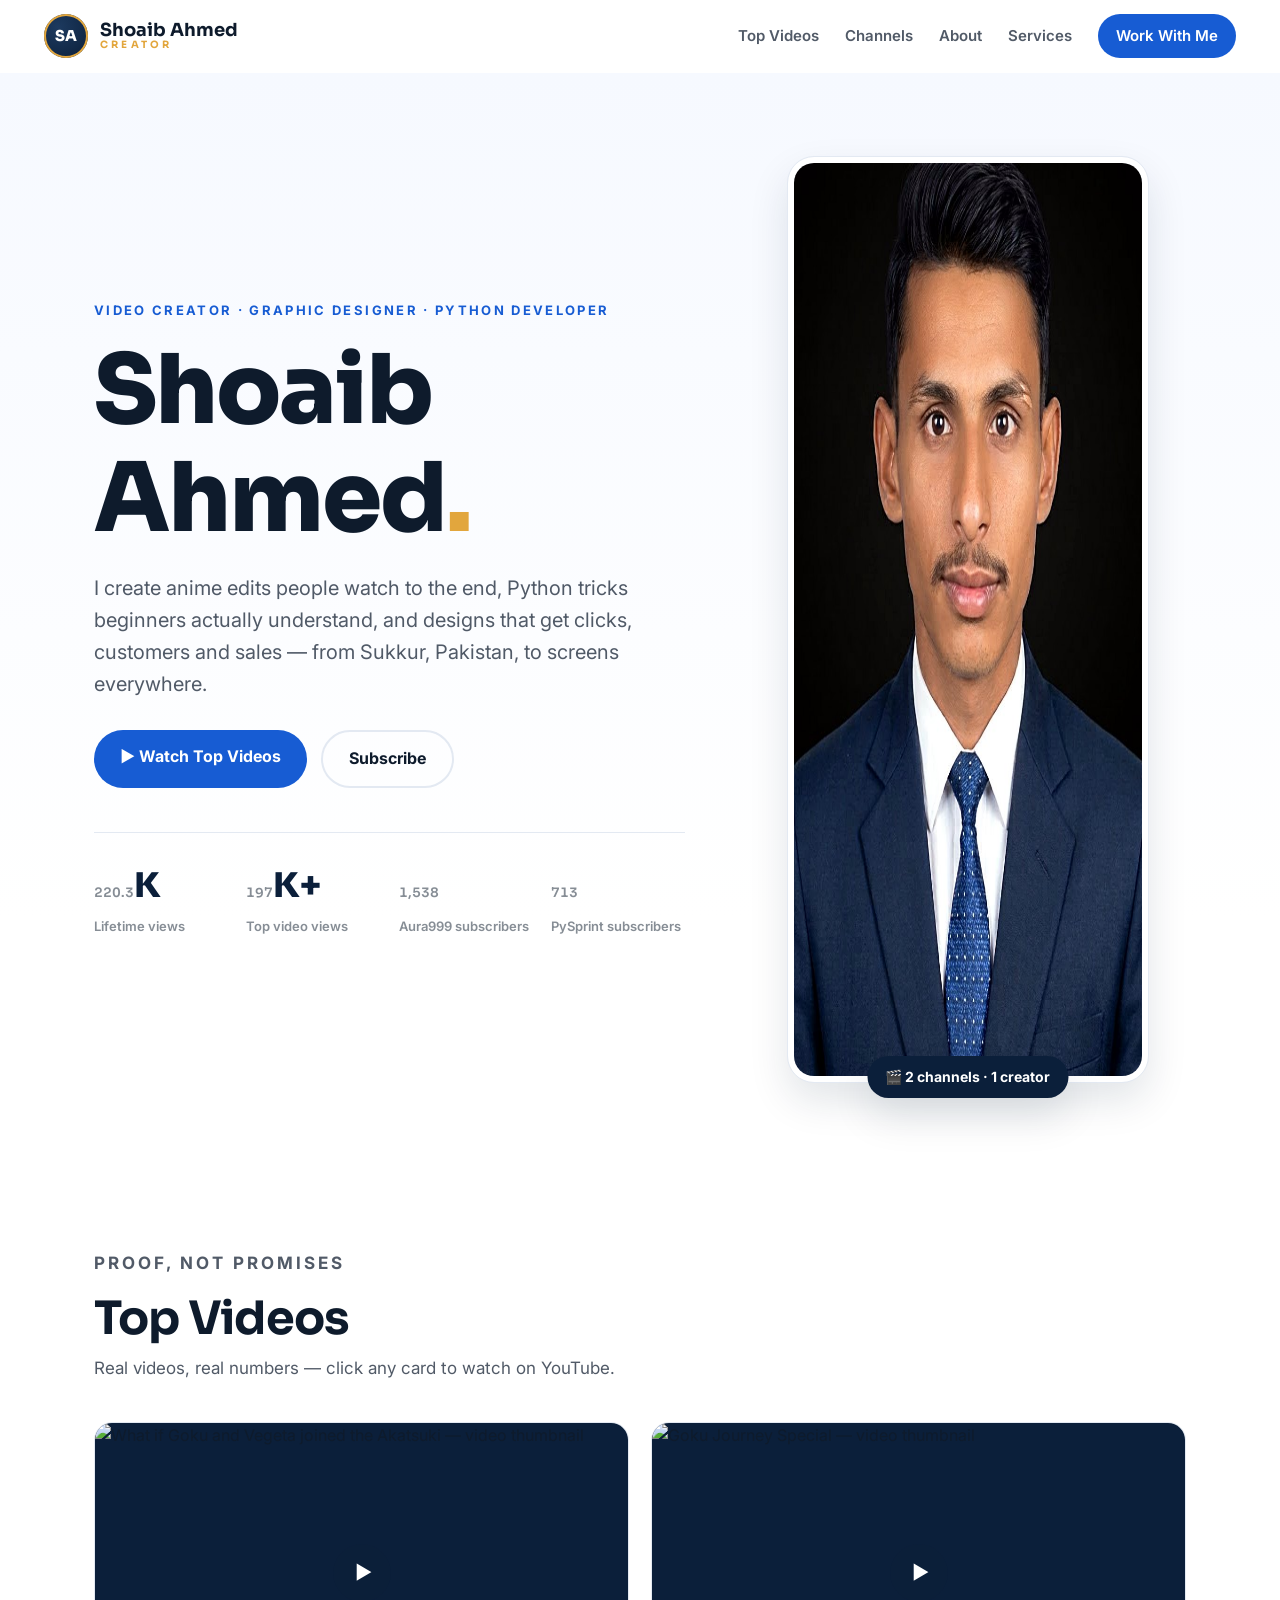
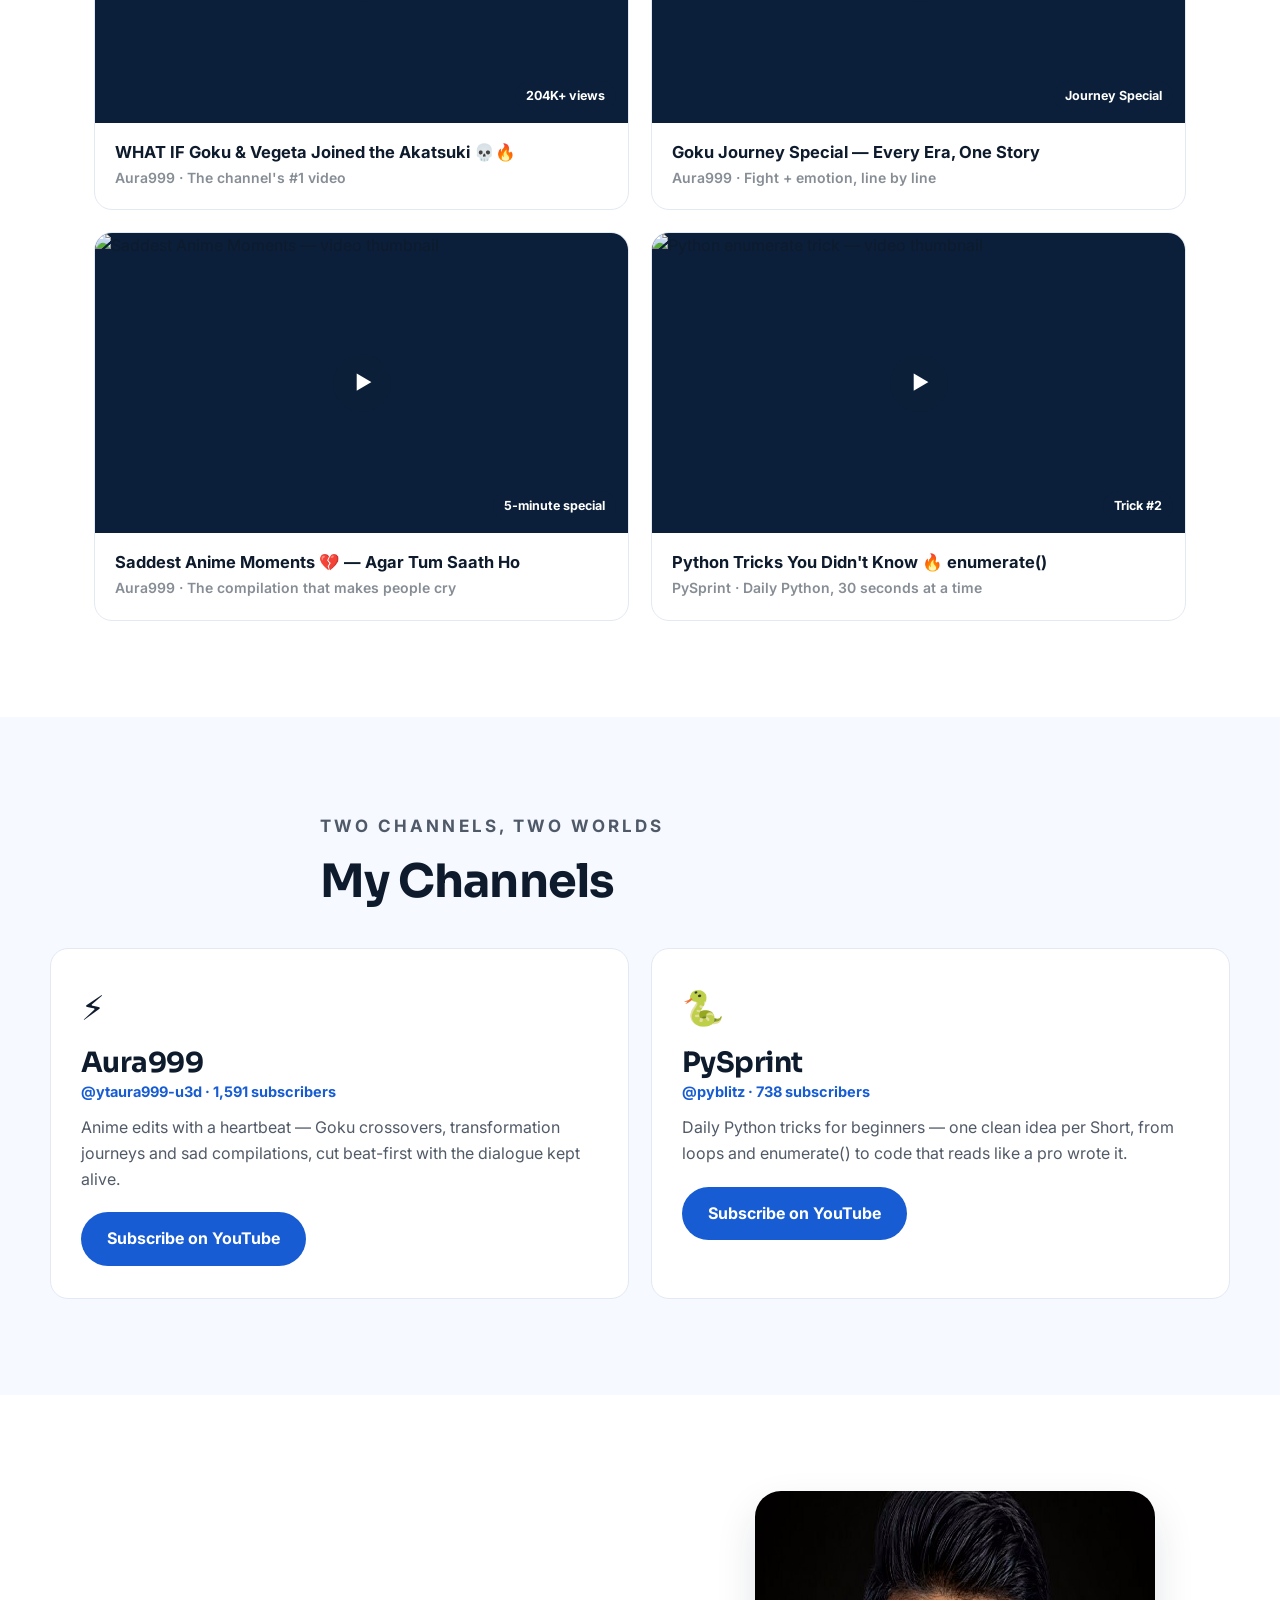
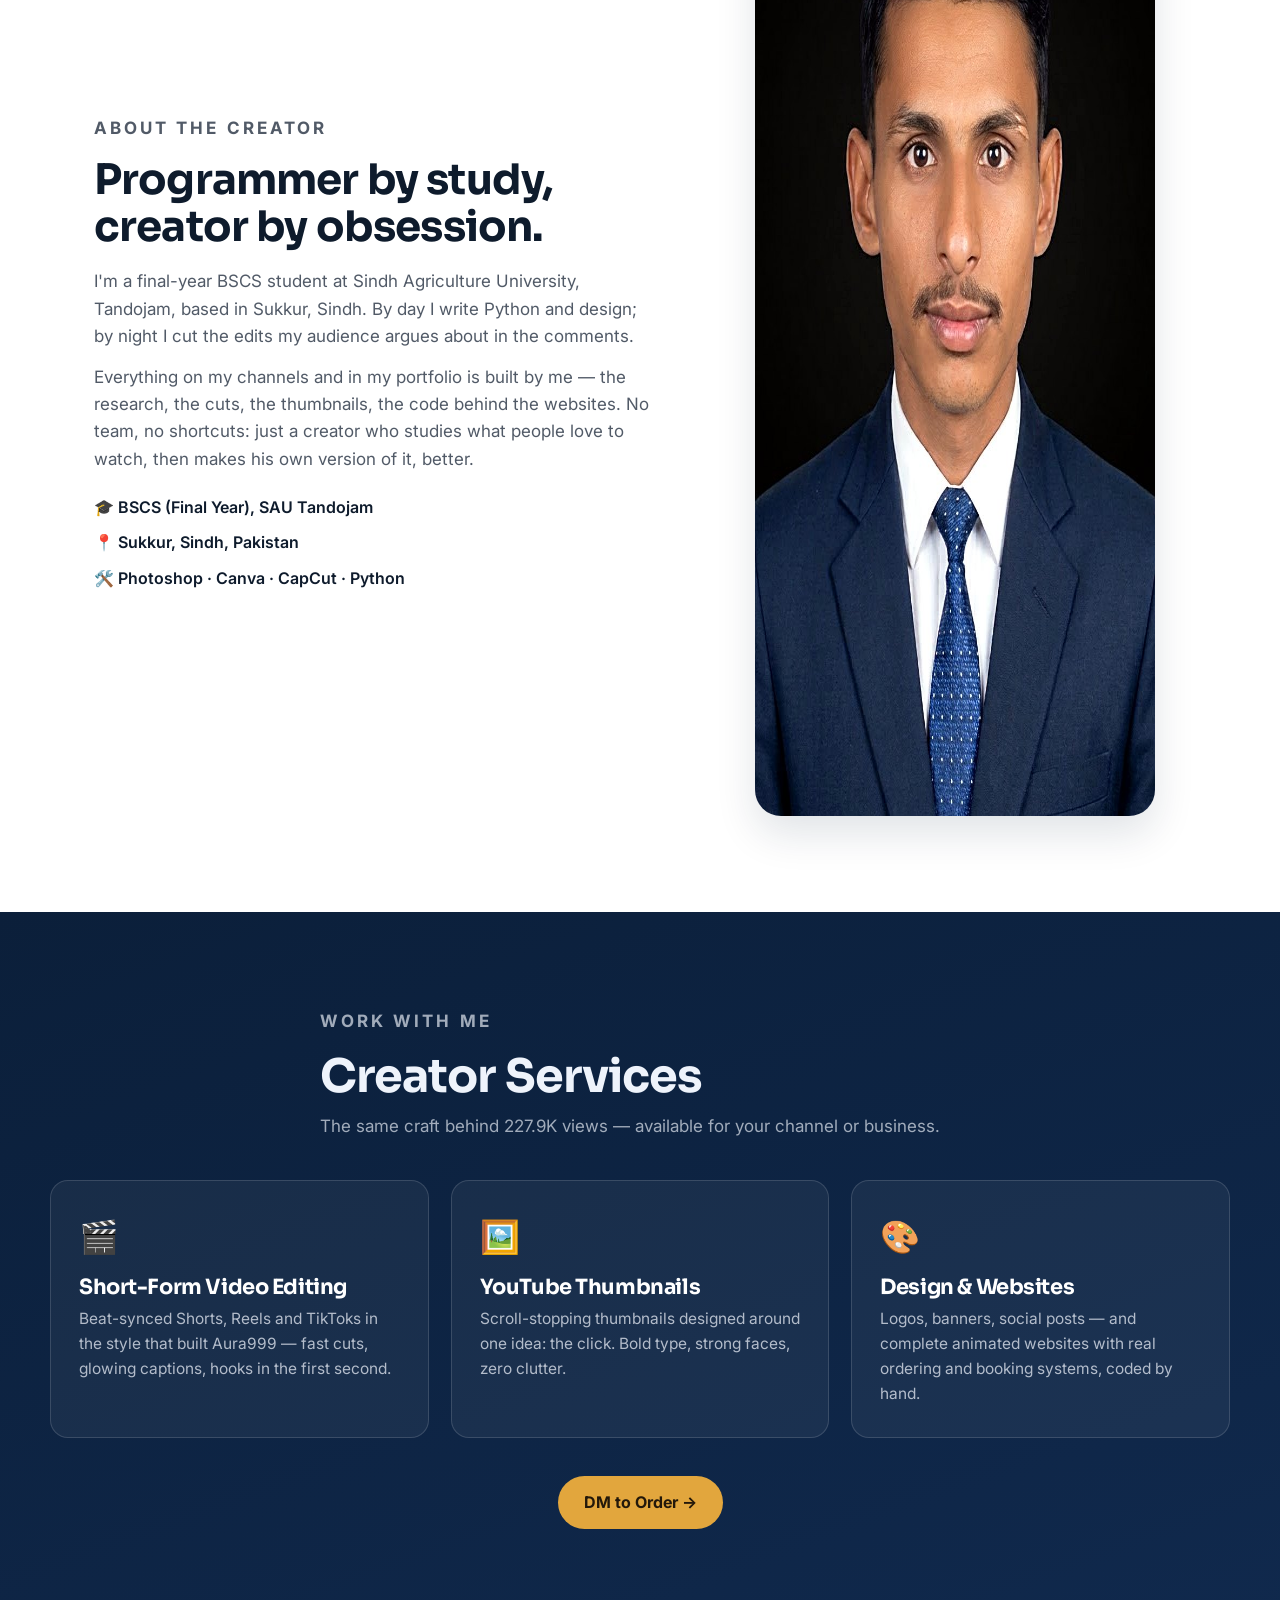
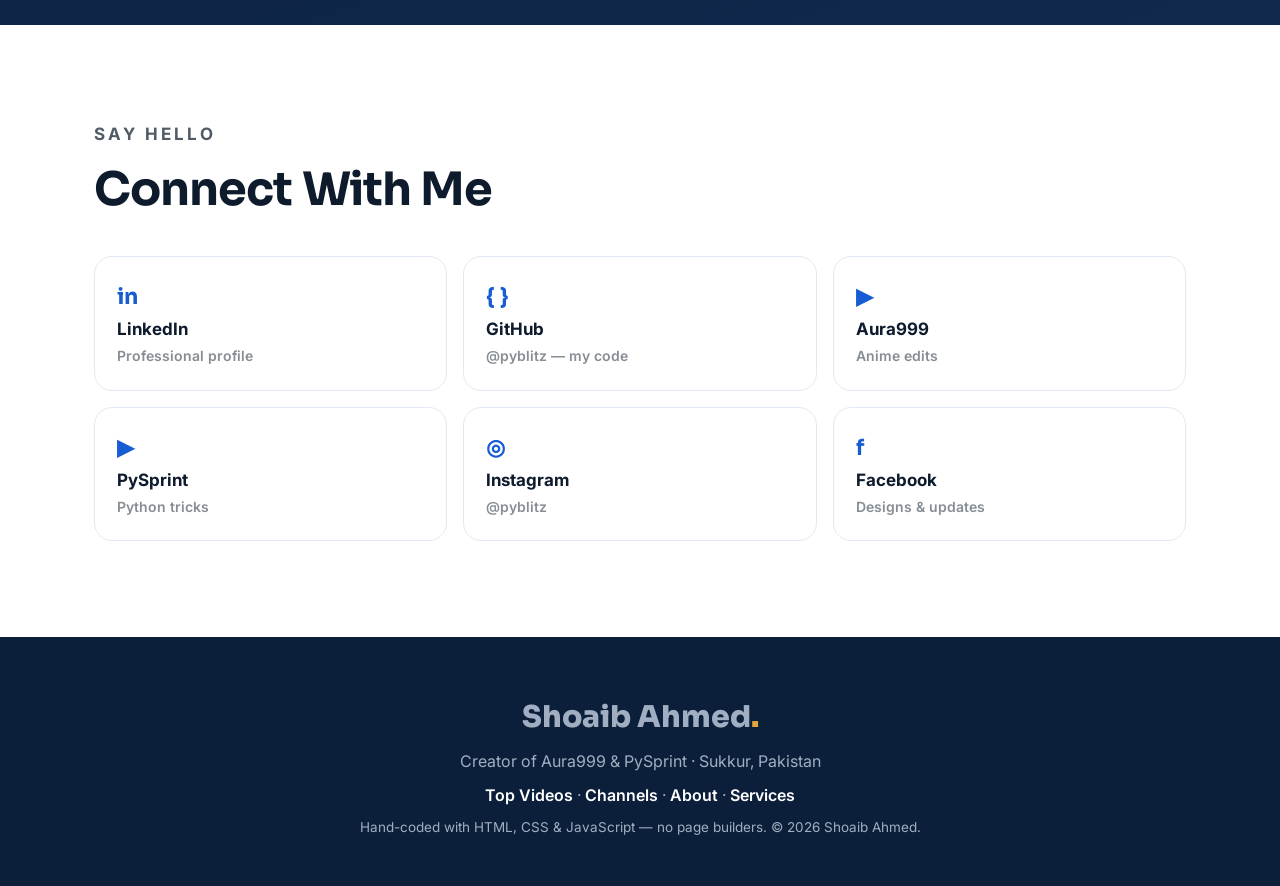
==== creator/index.html @ 01ad44de "Add Creator website — hand-coded HTML/CSS/JS (Aura999 + PySprint)" ====
<!DOCTYPE html>
<html lang="en">
<head>
<meta charset="UTF-8">
<meta name="viewport" content="width=device-width, initial-scale=1.0">
<title>Shoaib Ahmed — Creator | Aura999 &amp; PySprint</title>
<meta name="description" content="Shoaib Ahmed is a video creator, graphic designer and Python developer from Sukkur, Pakistan. Creator of Aura999 (anime edits, 227.9K views) and PySprint (daily Python tricks).">
<meta property="og:type" content="website">
<meta property="og:title" content="Shoaib Ahmed — Creator">
<meta property="og:description" content="Anime edits, Python tricks, design & code. 227.9K views and counting.">
<meta property="og:image" content="https://pyblitz.github.io/shoaib-websites/creator/assets/portrait.jpg">
<meta property="og:url" content="https://pyblitz.github.io/shoaib-websites/creator/">
<meta name="twitter:card" content="summary_large_image">
<link rel="preconnect" href="https://fonts.googleapis.com">
<link rel="preconnect" href="https://fonts.gstatic.com" crossorigin>
<link href="https://fonts.googleapis.com/css2?family=Sora:wght@600;700;800&family=Inter:wght@400;500;600;700&display=swap" rel="stylesheet">
<link rel="stylesheet" href="styles.css">
</head>
<body>

<!-- ================= HEADER ================= -->
<header class="site-header" id="siteHeader">
  <a class="brand" href="#top" aria-label="Shoaib Ahmed — home">
    <span class="brand-mark">SA</span>
    <span class="brand-text">Shoaib Ahmed<em>CREATOR</em></span>
  </a>
  <button class="nav-toggle" id="navToggle" aria-label="Open menu" aria-expanded="false">
    <span></span><span></span><span></span>
  </button>
  <nav class="site-nav" id="siteNav">
    <a href="#videos">Top Videos</a>
    <a href="#channels">Channels</a>
    <a href="#about">About</a>
    <a href="#services">Services</a>
    <a class="nav-cta" href="#connect">Work With Me</a>
  </nav>
</header>

<main id="top">

  <!-- ================= HERO ================= -->
  <section class="hero">
    <div class="hero-inner">
      <div class="hero-copy">
        <p class="kicker reveal">Video Creator · Graphic Designer · Python Developer</p>
        <h1 class="reveal">Shoaib Ahmed<span class="dot">.</span></h1>
        <p class="hero-sub reveal">I create anime edits people watch to the end, Python tricks
          beginners actually understand, and designs that get clicks, customers and sales —
          from Sukkur, Pakistan, to screens everywhere.</p>
        <div class="hero-actions reveal">
          <a class="btn btn-primary" href="#videos">▶ Watch Top Videos</a>
          <a class="btn btn-ghost" href="#channels">Subscribe</a>
        </div>
        <div class="stats reveal" role="list" aria-label="Channel statistics">
          <div class="stat" role="listitem">
            <strong><span class="counter" data-target="227.9" data-decimals="1">0</span>K</strong>
            <span>Lifetime views</span>
          </div>
          <div class="stat" role="listitem">
            <strong><span class="counter" data-target="204">0</span>K+</strong>
            <span>Top video views</span>
          </div>
          <div class="stat" role="listitem">
            <strong><span class="counter" data-target="1591">0</span></strong>
            <span>Aura999 subscribers</span>
          </div>
          <div class="stat" role="listitem">
            <strong><span class="counter" data-target="738">0</span></strong>
            <span>PySprint subscribers</span>
          </div>
        </div>
      </div>
      <div class="hero-photo reveal">
        <div class="photo-frame">
          <img src="assets/portrait.jpg" alt="Portrait of Shoaib Ahmed" width="740" height="925">
          <span class="photo-badge">🎬 2 channels · 1 creator</span>
        </div>
      </div>
    </div>
  </section>

  <!-- ================= TOP VIDEOS ================= -->
  <section class="section" id="videos">
    <div class="section-head reveal">
      <p class="kicker">Proof, not promises</p>
      <h2>Top Videos</h2>
      <p>Real videos, real numbers — click any card to watch on YouTube.</p>
    </div>
    <div class="video-grid">
      <a class="video-card reveal" href="https://youtu.be/b8Il3WLYJ8o" target="_blank" rel="noopener">
        <span class="thumb">
          <img src="https://i.ytimg.com/vi/b8Il3WLYJ8o/hqdefault.jpg" alt="What if Goku and Vegeta joined the Akatsuki — video thumbnail" loading="lazy">
          <span class="play">▶</span>
          <span class="views">204K+ views</span>
        </span>
        <span class="video-meta">
          <strong>WHAT IF Goku &amp; Vegeta Joined the Akatsuki 💀🔥</strong>
          <span>Aura999 · The channel's #1 video</span>
        </span>
      </a>
      <a class="video-card reveal" href="https://youtube.com/shorts/xsHVeTg7EU0" target="_blank" rel="noopener">
        <span class="thumb">
          <img src="https://i.ytimg.com/vi/xsHVeTg7EU0/hqdefault.jpg" alt="Goku Journey Special — video thumbnail" loading="lazy">
          <span class="play">▶</span>
          <span class="views">Journey Special</span>
        </span>
        <span class="video-meta">
          <strong>Goku Journey Special — Every Era, One Story</strong>
          <span>Aura999 · Fight + emotion, line by line</span>
        </span>
      </a>
      <a class="video-card reveal" href="https://youtu.be/MgR7xGaKHHw" target="_blank" rel="noopener">
        <span class="thumb">
          <img src="https://i.ytimg.com/vi/MgR7xGaKHHw/hqdefault.jpg" alt="Saddest Anime Moments — video thumbnail" loading="lazy">
          <span class="play">▶</span>
          <span class="views">5-minute special</span>
        </span>
        <span class="video-meta">
          <strong>Saddest Anime Moments 💔 — Agar Tum Saath Ho</strong>
          <span>Aura999 · The compilation that makes people cry</span>
        </span>
      </a>
      <a class="video-card reveal" href="https://youtube.com/shorts/CsQliAEEQnE" target="_blank" rel="noopener">
        <span class="thumb">
          <img src="https://i.ytimg.com/vi/CsQliAEEQnE/hqdefault.jpg" alt="Python enumerate trick — video thumbnail" loading="lazy">
          <span class="play">▶</span>
          <span class="views">Trick #2</span>
        </span>
        <span class="video-meta">
          <strong>Python Tricks You Didn't Know 🔥 enumerate()</strong>
          <span>PySprint · Daily Python, 30 seconds at a time</span>
        </span>
      </a>
    </div>
  </section>

  <!-- ================= CHANNELS ================= -->
  <section class="section section-alt" id="channels">
    <div class="section-head reveal">
      <p class="kicker">Two channels, two worlds</p>
      <h2>My Channels</h2>
    </div>
    <div class="channel-grid">
      <article class="channel-card reveal">
        <span class="channel-icon">⚡</span>
        <h3>Aura999</h3>
        <p class="handle">@ytaura999-u3d · 1,591 subscribers</p>
        <p>Anime edits with a heartbeat — Goku crossovers, transformation journeys and sad
          compilations, cut beat-first with the dialogue kept alive.</p>
        <a class="btn btn-primary" href="https://www.youtube.com/@ytaura999-u3d?sub_confirmation=1" target="_blank" rel="noopener">Subscribe on YouTube</a>
      </article>
      <article class="channel-card reveal">
        <span class="channel-icon">🐍</span>
        <h3>PySprint</h3>
        <p class="handle">@pyblitz · 738 subscribers</p>
        <p>Daily Python tricks for beginners — one clean idea per Short, from loops and
          enumerate() to code that reads like a pro wrote it.</p>
        <a class="btn btn-primary" href="https://www.youtube.com/@pyblitz?sub_confirmation=1" target="_blank" rel="noopener">Subscribe on YouTube</a>
      </article>
    </div>
  </section>

  <!-- ================= ABOUT ================= -->
  <section class="section" id="about">
    <div class="about-grid">
      <div class="about-copy reveal">
        <p class="kicker">About the creator</p>
        <h2>Programmer by study,<br>creator by obsession.</h2>
        <p>I'm a final-year BSCS student at Sindh Agriculture University, Tandojam, based in
          Sukkur, Sindh. By day I write Python and design; by night I cut the edits my
          audience argues about in the comments.</p>
        <p>Everything on my channels and in my portfolio is built by me — the research, the
          cuts, the thumbnails, the code behind the websites. No team, no shortcuts:
          just a creator who studies what people love to watch, then makes his own version
          of it, better.</p>
        <ul class="about-facts">
          <li>🎓 BSCS (Final Year), SAU Tandojam</li>
          <li>📍 Sukkur, Sindh, Pakistan</li>
          <li>🛠️ Photoshop · Canva · CapCut · Python</li>
        </ul>
      </div>
      <div class="about-photo reveal">
        <img src="assets/portrait.jpg" alt="Shoaib Ahmed" loading="lazy" width="740" height="925">
      </div>
    </div>
  </section>

  <!-- ================= SERVICES ================= -->
  <section class="section section-dark" id="services">
    <div class="section-head reveal">
      <p class="kicker gold">Work with me</p>
      <h2>Creator Services</h2>
      <p>The same craft behind 227.9K views — available for your channel or business.</p>
    </div>
    <div class="service-grid">
      <article class="service-card reveal">
        <span>🎬</span>
        <h3>Short-Form Video Editing</h3>
        <p>Beat-synced Shorts, Reels and TikToks in the style that built Aura999 —
          fast cuts, glowing captions, hooks in the first second.</p>
      </article>
      <article class="service-card reveal">
        <span>🖼️</span>
        <h3>YouTube Thumbnails</h3>
        <p>Scroll-stopping thumbnails designed around one idea: the click.
          Bold type, strong faces, zero clutter.</p>
      </article>
      <article class="service-card reveal">
        <span>🎨</span>
        <h3>Design &amp; Websites</h3>
        <p>Logos, banners, social posts — and complete animated websites with real
          ordering and booking systems, coded by hand.</p>
      </article>
    </div>
    <p class="services-cta reveal">
      <a class="btn btn-gold" href="#connect">DM to Order →</a>
    </p>
  </section>

  <!-- ================= CONNECT ================= -->
  <section class="section" id="connect">
    <div class="section-head reveal">
      <p class="kicker">Say hello</p>
      <h2>Connect With Me</h2>
    </div>
    <div class="social-grid">
      <a class="social-card reveal" href="https://www.linkedin.com/in/shoaibahmed-designer/" target="_blank" rel="noopener"><strong>in</strong><span>LinkedIn</span><em>Professional profile</em></a>
      <a class="social-card reveal" href="https://github.com/pyblitz" target="_blank" rel="noopener"><strong>{ }</strong><span>GitHub</span><em>@pyblitz — my code</em></a>
      <a class="social-card reveal" href="https://www.youtube.com/@ytaura999-u3d" target="_blank" rel="noopener"><strong>▶</strong><span>Aura999</span><em>Anime edits</em></a>
      <a class="social-card reveal" href="https://www.youtube.com/@pyblitz" target="_blank" rel="noopener"><strong>▶</strong><span>PySprint</span><em>Python tricks</em></a>
      <a class="social-card reveal" href="https://www.instagram.com/pyblitz" target="_blank" rel="noopener"><strong>◎</strong><span>Instagram</span><em>@pyblitz</em></a>
      <a class="social-card reveal" href="https://www.facebook.com/profile.php?id=61595305377478" target="_blank" rel="noopener"><strong>f</strong><span>Facebook</span><em>Designs &amp; updates</em></a>
    </div>
  </section>

</main>

<!-- ================= FOOTER ================= -->
<footer class="site-footer">
  <div class="footer-inner">
    <p class="footer-brand">Shoaib Ahmed<span>.</span></p>
    <p>Creator of Aura999 &amp; PySprint · Sukkur, Pakistan</p>
    <p class="footer-links">
      <a href="#videos">Top Videos</a> · <a href="#channels">Channels</a> ·
      <a href="#about">About</a> · <a href="#services">Services</a>
    </p>
    <p class="footer-small">Hand-coded with HTML, CSS &amp; JavaScript — no page builders. © 2026 Shoaib Ahmed.</p>
  </div>
</footer>

<script src="script.js"></script>
</body>
</html>
---- creator/styles.css ----
/* ============================================================
   Shoaib Ahmed — Creator
   Hand-written CSS. Navy / white / blue identity, one gold accent.
   Motion uses transform + opacity only (60fps), ~0.3s eased.
   ============================================================ */

:root{
  --bg:#ffffff;
  --ink:#0e1b2c;
  --ink-soft:rgba(14,27,44,.72);
  --ink-faint:rgba(14,27,44,.5);
  --accent:#175cd3;
  --accent-soft:#eaf1fe;
  --panel:#0b1f3a;
  --panel-2:#10294d;
  --gold:#e2a63d;
  --line:#e3e9f2;
  --radius:18px;
  --ease:cubic-bezier(.22,.8,.32,1);
  --shadow:0 18px 40px rgba(11,31,58,.12);
}

*{box-sizing:border-box;margin:0;padding:0}
html{scroll-behavior:smooth}
body{
  font-family:'Inter',system-ui,-apple-system,'Segoe UI',sans-serif;
  background:var(--bg);color:var(--ink);
  line-height:1.6;-webkit-font-smoothing:antialiased;
}
img{max-width:100%;display:block}
a{color:inherit}
h1,h2,h3{font-family:'Sora',sans-serif;line-height:1.12;letter-spacing:-.02em}
section{scroll-margin-top:84px}

/* ---------- Header ---------- */
.site-header{
  position:sticky;top:0;z-index:50;
  display:flex;align-items:center;justify-content:space-between;
  padding:14px clamp(18px,4vw,44px);
  background:rgba(255,255,255,.88);
  backdrop-filter:blur(12px);-webkit-backdrop-filter:blur(12px);
  border-bottom:1px solid transparent;
  transition:border-color .3s var(--ease), box-shadow .3s var(--ease);
}
.site-header.scrolled{border-bottom-color:var(--line);box-shadow:0 8px 30px rgba(11,31,58,.07)}
.brand{display:flex;align-items:center;gap:12px;text-decoration:none}
.brand-mark{
  width:44px;height:44px;border-radius:50%;
  display:grid;place-items:center;
  background:radial-gradient(circle at 32% 30%,#1d3a5f,var(--panel));
  color:#fff;font-family:'Sora',sans-serif;font-weight:800;font-size:15px;
  box-shadow:inset 0 0 0 2px var(--gold);
}
.brand-text{font-family:'Sora',sans-serif;font-weight:700;font-size:18px;line-height:1.05}
.brand-text em{display:block;font-style:normal;font-size:10px;letter-spacing:.32em;color:var(--gold);font-weight:700}
.site-nav{display:flex;align-items:center;gap:26px}
.site-nav a{
  text-decoration:none;font-weight:600;font-size:15px;color:var(--ink-soft);
  transition:color .3s var(--ease);
}
.site-nav a:hover{color:var(--accent)}
.site-nav .nav-cta{
  background:var(--accent);color:#fff;padding:10px 18px;border-radius:999px;
  transition:transform .3s var(--ease), box-shadow .3s var(--ease);
}
.site-nav .nav-cta:hover{color:#fff;transform:translateY(-2px);box-shadow:0 10px 22px rgba(23,92,211,.35)}
.nav-toggle{display:none;background:none;border:0;cursor:pointer;padding:8px}
.nav-toggle span{display:block;width:24px;height:2px;background:var(--ink);margin:5px 0;border-radius:2px;transition:transform .3s var(--ease),opacity .3s var(--ease)}

/* ---------- Buttons ---------- */
.btn{
  display:inline-block;text-decoration:none;font-weight:700;font-size:16px;
  padding:14px 26px;border-radius:999px;
  transition:transform .3s var(--ease), box-shadow .3s var(--ease), background .3s var(--ease);
}
.btn:active{transform:scale(.97)}
.btn-primary{background:var(--accent);color:#fff}
.btn-primary:hover{transform:translateY(-2px);box-shadow:0 12px 26px rgba(23,92,211,.35)}
.btn-ghost{border:2px solid var(--line);color:var(--ink)}
.btn-ghost:hover{border-color:var(--accent);color:var(--accent);transform:translateY(-2px)}
.btn-gold{background:var(--gold);color:#23180a}
.btn-gold:hover{transform:translateY(-2px);box-shadow:0 12px 26px rgba(226,166,61,.4)}

/* ---------- Hero ---------- */
.hero{background:linear-gradient(180deg,#f6f9ff 0%,#ffffff 78%);overflow:hidden}
.hero-inner{
  max-width:1180px;margin:0 auto;
  padding:clamp(44px,7vw,84px) clamp(18px,4vw,44px) clamp(48px,6vw,72px);
  display:grid;grid-template-columns:1.15fr .85fr;gap:clamp(28px,5vw,64px);align-items:center;
}
.kicker{
  font-size:13px;font-weight:700;letter-spacing:.18em;text-transform:uppercase;
  color:var(--accent);margin-bottom:16px;
}
.kicker.gold{color:var(--gold)}
.hero h1{font-size:clamp(52px,8.5vw,96px);font-weight:800}
.hero h1 .dot{color:var(--gold)}
.hero-sub{margin-top:20px;font-size:clamp(17px,2vw,20px);color:var(--ink-soft);max-width:34em}
.hero-actions{display:flex;flex-wrap:wrap;gap:14px;margin-top:30px}
.stats{
  margin-top:44px;display:grid;grid-template-columns:repeat(4,1fr);gap:18px;
  border-top:1px solid var(--line);padding-top:26px;
}
.stat strong{
  display:block;font-family:'Sora',sans-serif;font-weight:800;
  font-size:clamp(24px,3vw,34px);color:var(--panel);font-variant-numeric:tabular-nums;
}
.stat span{font-size:13px;color:var(--ink-faint);font-weight:600}
.hero-photo{display:flex;justify-content:center}
.photo-frame{position:relative;width:min(360px,86vw)}
.photo-frame img{
  border-radius:26px;box-shadow:var(--shadow);
  border:6px solid #fff;outline:1px solid var(--line);
}
.photo-frame::before{
  content:"";position:absolute;inset:-16px auto auto -16px;width:110px;height:110px;
  border-radius:26px;background:var(--accent-soft);z-index:-1;
}
.photo-badge{
  position:absolute;left:50%;bottom:-16px;transform:translateX(-50%);
  white-space:nowrap;background:var(--panel);color:#fff;font-weight:700;font-size:14px;
  padding:10px 18px;border-radius:999px;box-shadow:var(--shadow);
}

/* ---------- Sections ---------- */
.section{max-width:1180px;margin:0 auto;padding:clamp(56px,8vw,96px) clamp(18px,4vw,44px)}
.section-alt{max-width:none;background:#f6f9ff}
.section-alt>*{max-width:1180px;margin-left:auto;margin-right:auto}
.section-dark{max-width:none;background:linear-gradient(160deg,var(--panel),var(--panel-2));color:#eef3fb}
.section-dark>*{max-width:1180px;margin-left:auto;margin-right:auto}
.section-dark .section-head p{color:rgba(238,243,251,.66)}
.section-head{max-width:640px;margin-bottom:40px}
.section-head h2{font-size:clamp(32px,4.5vw,46px);margin-bottom:10px}
.section-head p{color:var(--ink-soft);font-size:17px}

/* ---------- Video cards ---------- */
.video-grid{display:grid;grid-template-columns:repeat(2,1fr);gap:22px}
.video-card{
  text-decoration:none;background:#fff;border:1px solid var(--line);border-radius:var(--radius);
  overflow:hidden;display:flex;flex-direction:column;
  transition:transform .3s var(--ease), box-shadow .3s var(--ease), border-color .3s var(--ease);
}
.video-card:hover{transform:translateY(-6px);box-shadow:var(--shadow);border-color:#c9d9f5}
.video-card:active{transform:scale(.99)}
.thumb{position:relative;overflow:hidden;aspect-ratio:16/9;background:var(--panel)}
.thumb img{width:100%;height:100%;object-fit:cover;transition:transform .5s var(--ease)}
.video-card:hover .thumb img{transform:scale(1.05)}
.thumb::after{
  content:"";position:absolute;inset:0;
  background:linear-gradient(115deg,transparent 30%,rgba(255,255,255,.22) 48%,transparent 62%);
  transform:translateX(-120%);transition:transform .7s var(--ease);
}
.video-card:hover .thumb::after{transform:translateX(120%)}
.play{
  position:absolute;top:50%;left:50%;transform:translate(-50%,-50%);
  width:58px;height:58px;border-radius:50%;display:grid;place-items:center;
  background:rgba(11,31,58,.82);color:#fff;font-size:19px;padding-left:3px;
  transition:transform .3s var(--ease), background .3s var(--ease);
}
.video-card:hover .play{transform:translate(-50%,-50%) scale(1.12);background:var(--accent)}
.views{
  position:absolute;right:12px;bottom:12px;background:rgba(11,31,58,.85);color:#fff;
  font-size:12.5px;font-weight:700;padding:5px 11px;border-radius:999px;
}
.video-meta{padding:18px 20px 20px;display:flex;flex-direction:column;gap:4px}
.video-meta strong{font-size:16.5px;line-height:1.35}
.video-meta span{font-size:14px;color:var(--ink-faint);font-weight:600}

/* ---------- Channel cards ---------- */
.channel-grid{display:grid;grid-template-columns:1fr 1fr;gap:22px}
.channel-card{
  background:#fff;border:1px solid var(--line);border-radius:var(--radius);
  padding:32px 30px;
  transition:transform .3s var(--ease), box-shadow .3s var(--ease);
}
.channel-card:hover{transform:translateY(-6px);box-shadow:var(--shadow)}
.channel-icon{font-size:34px}
.channel-card h3{font-size:28px;margin:12px 0 2px}
.channel-card .handle{color:var(--accent);font-weight:700;font-size:14.5px;margin-bottom:12px}
.channel-card p{color:var(--ink-soft);margin-bottom:20px}

/* ---------- About ---------- */
.about-grid{display:grid;grid-template-columns:1.1fr .9fr;gap:clamp(28px,5vw,64px);align-items:center}
.about-copy h2{font-size:clamp(30px,4vw,42px);margin-bottom:18px}
.about-copy p{color:var(--ink-soft);margin-bottom:14px;font-size:17px}
.about-facts{list-style:none;margin-top:22px;display:flex;flex-direction:column;gap:10px;font-weight:600}
.about-photo img{border-radius:26px;box-shadow:var(--shadow);width:min(400px,100%);margin:0 auto}

/* ---------- Services ---------- */
.service-grid{display:grid;grid-template-columns:repeat(3,1fr);gap:22px}
.service-card{
  background:rgba(255,255,255,.05);border:1px solid rgba(255,255,255,.14);
  border-radius:var(--radius);padding:30px 28px;
  transition:transform .3s var(--ease), background .3s var(--ease);
}
.service-card:hover{transform:translateY(-6px);background:rgba(255,255,255,.09)}
.service-card span{font-size:32px}
.service-card h3{font-size:21px;margin:14px 0 8px;color:#fff}
.service-card p{color:rgba(238,243,251,.72);font-size:15.5px}
.services-cta{text-align:center;margin-top:38px}

/* ---------- Socials ---------- */
.social-grid{display:grid;grid-template-columns:repeat(3,1fr);gap:16px}
.social-card{
  display:flex;flex-direction:column;gap:2px;text-decoration:none;
  border:1px solid var(--line);border-radius:var(--radius);padding:22px;
  transition:transform .3s var(--ease), box-shadow .3s var(--ease), border-color .3s var(--ease);
}
.social-card:hover{transform:translateY(-5px);box-shadow:var(--shadow);border-color:#c9d9f5}
.social-card strong{font-family:'Sora',sans-serif;font-size:22px;color:var(--accent)}
.social-card span{font-weight:700;font-size:17px}
.social-card em{font-style:normal;color:var(--ink-faint);font-size:14px;font-weight:600}

/* ---------- Footer ---------- */
.site-footer{background:var(--panel);color:#dbe6f5;margin-top:0}
.footer-inner{max-width:1180px;margin:0 auto;padding:48px clamp(18px,4vw,44px);text-align:center}
.footer-brand{font-family:'Sora',sans-serif;font-weight:800;font-size:30px;color:#fff}
.footer-brand span{color:var(--gold)}
.footer-inner p{margin-top:8px;color:rgba(219,230,245,.72)}
.footer-links a{color:#fff;text-decoration:none;font-weight:600}
.footer-links a:hover{color:var(--gold)}
.footer-small{font-size:13.5px;color:rgba(219,230,245,.5)}

/* ---------- Reveal animation ---------- */
.reveal{opacity:0;transform:translateY(26px);transition:opacity .7s var(--ease),transform .7s var(--ease)}
.reveal.in{opacity:1;transform:none}
.video-grid .reveal:nth-child(2),.channel-grid .reveal:nth-child(2){transition-delay:.1s}
.video-grid .reveal:nth-child(3),.service-grid .reveal:nth-child(2){transition-delay:.08s}
.video-grid .reveal:nth-child(4),.service-grid .reveal:nth-child(3){transition-delay:.16s}
.social-grid .reveal:nth-child(3n+2){transition-delay:.07s}
.social-grid .reveal:nth-child(3n+3){transition-delay:.14s}
.hero .reveal{transition-delay:calc(var(--i,0)*.09s)}
.hero-copy .reveal:nth-child(1){--i:0}.hero-copy .reveal:nth-child(2){--i:1}
.hero-copy .reveal:nth-child(3){--i:2}.hero-copy .reveal:nth-child(4){--i:3}
.hero-copy .reveal:nth-child(5){--i:4}

/* ---------- Responsive ---------- */
@media (max-width:900px){
  .hero-inner{grid-template-columns:1fr;text-align:center}
  .hero-sub{margin-inline:auto}
  .hero-actions{justify-content:center}
  .stats{grid-template-columns:repeat(2,1fr)}
  .about-grid{grid-template-columns:1fr}
  .service-grid{grid-template-columns:1fr}
  .social-grid{grid-template-columns:repeat(2,1fr)}
}
@media (max-width:640px){
  .video-grid,.channel-grid{grid-template-columns:1fr}
  .nav-toggle{display:block}
  .site-nav{
    position:absolute;top:100%;left:0;right:0;flex-direction:column;align-items:stretch;
    gap:0;background:#fff;border-bottom:1px solid var(--line);padding:8px 18px 16px;
    opacity:0;transform:translateY(-8px);pointer-events:none;
    transition:opacity .3s var(--ease),transform .3s var(--ease);
  }
  .site-nav.open{opacity:1;transform:none;pointer-events:auto}
  .site-nav a{padding:11px 4px}
  .site-nav .nav-cta{text-align:center;margin-top:6px}
}

/* ---------- Reduced motion ---------- */
@media (prefers-reduced-motion: reduce){
  html{scroll-behavior:auto}
  *,*::before,*::after{animation-duration:.01ms !important;transition-duration:.01ms !important}
  .reveal{opacity:1;transform:none}
}
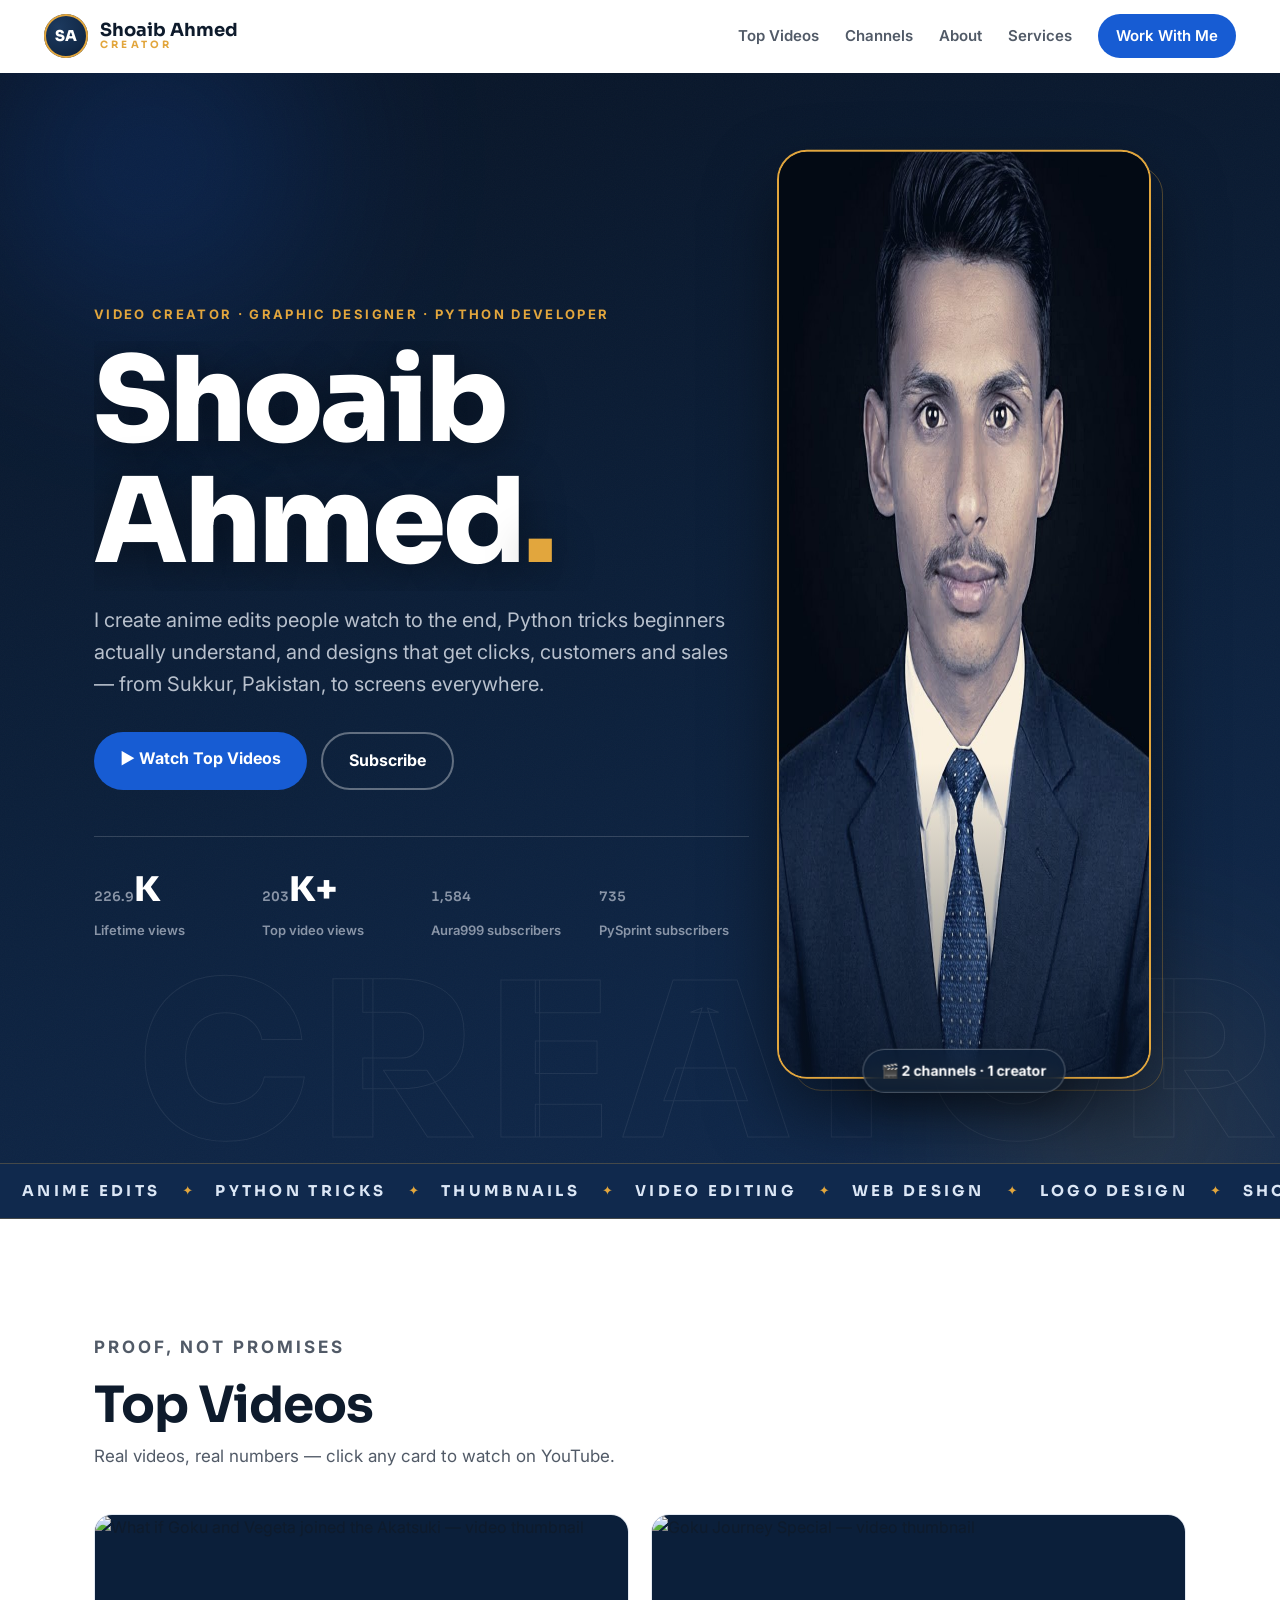
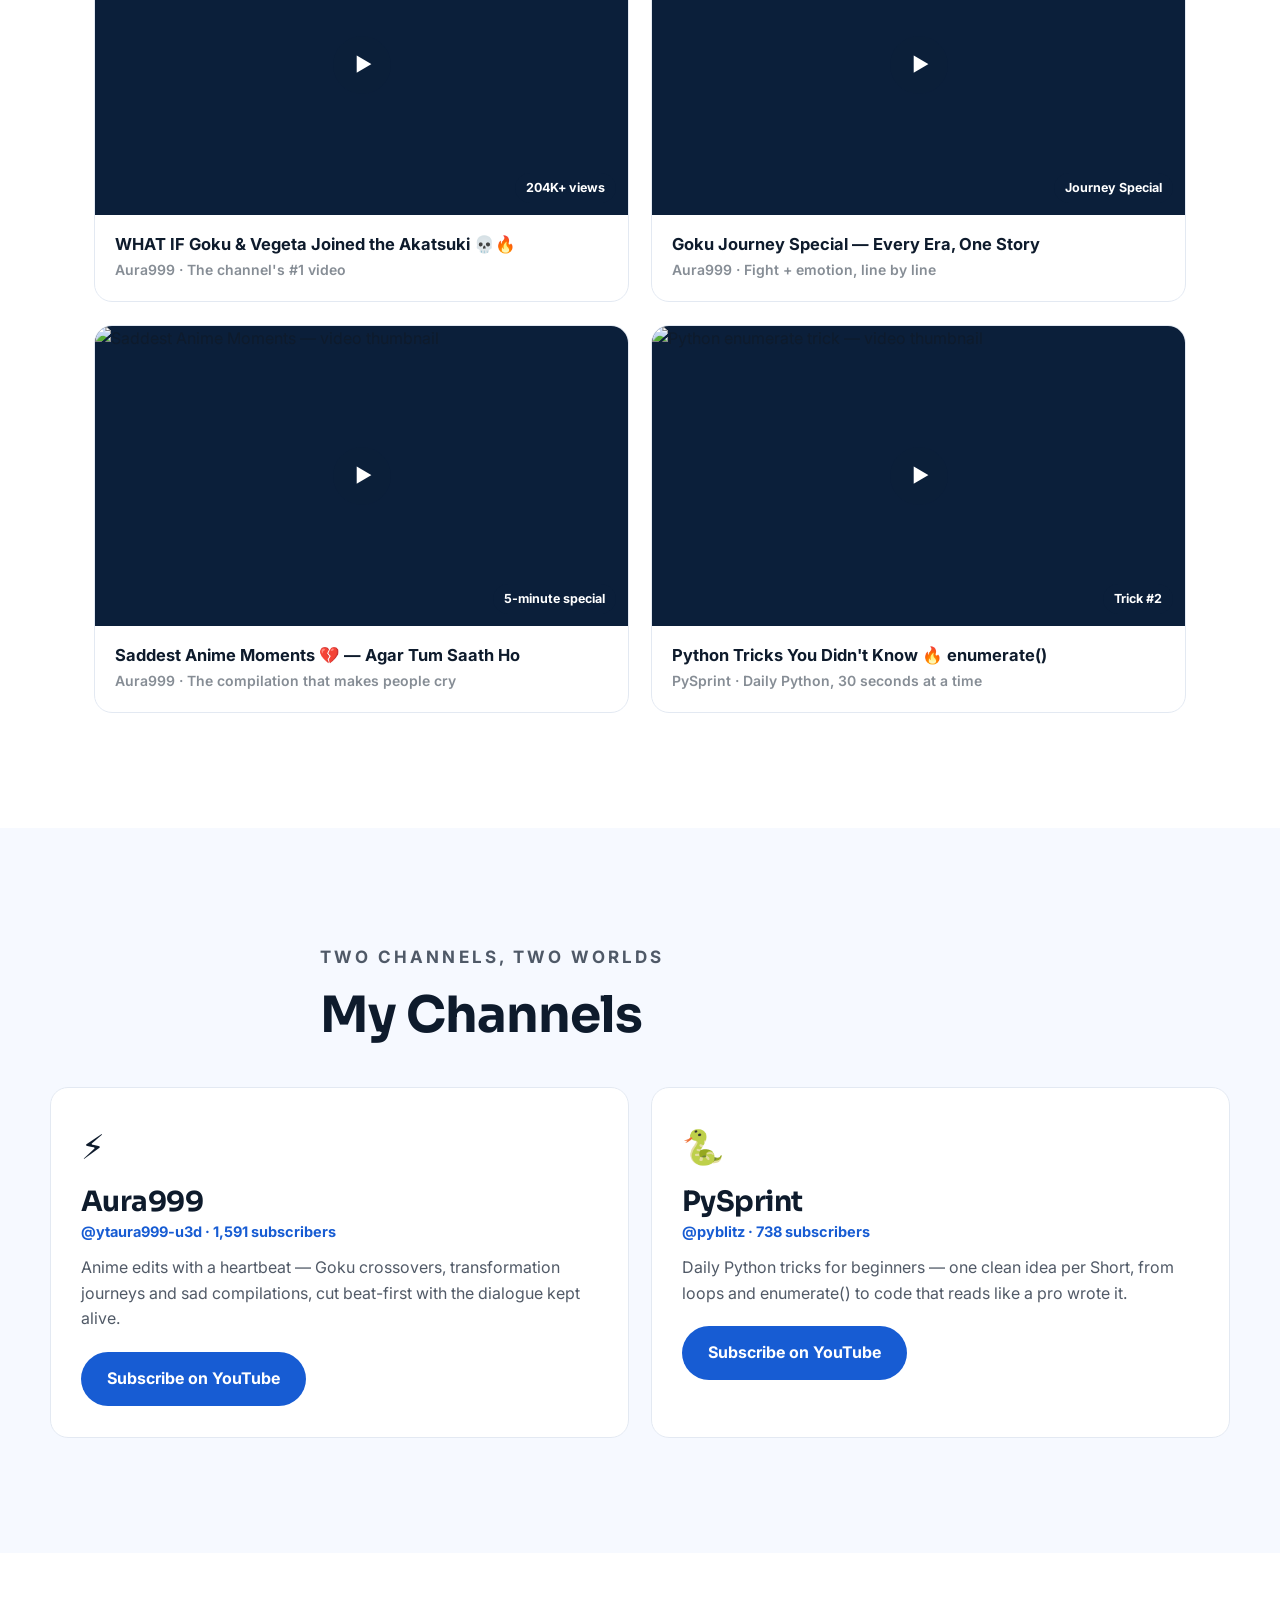
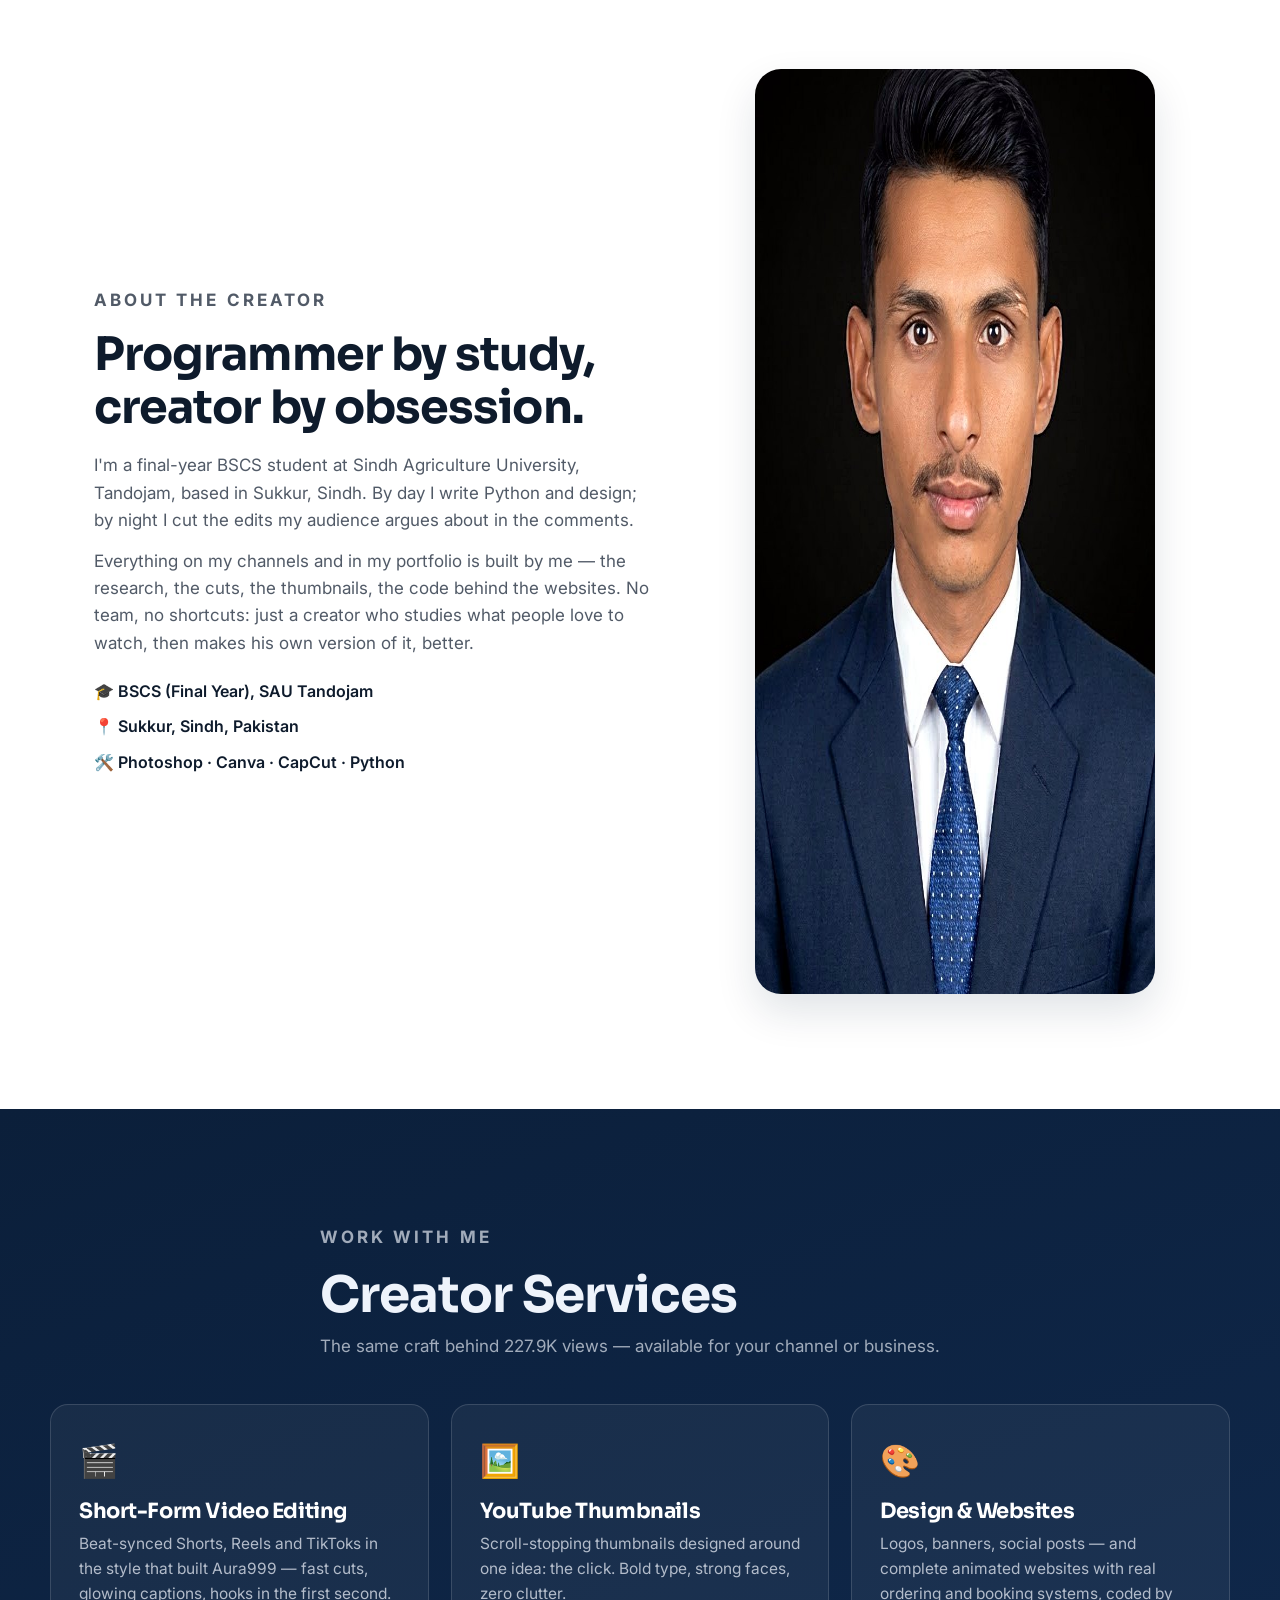
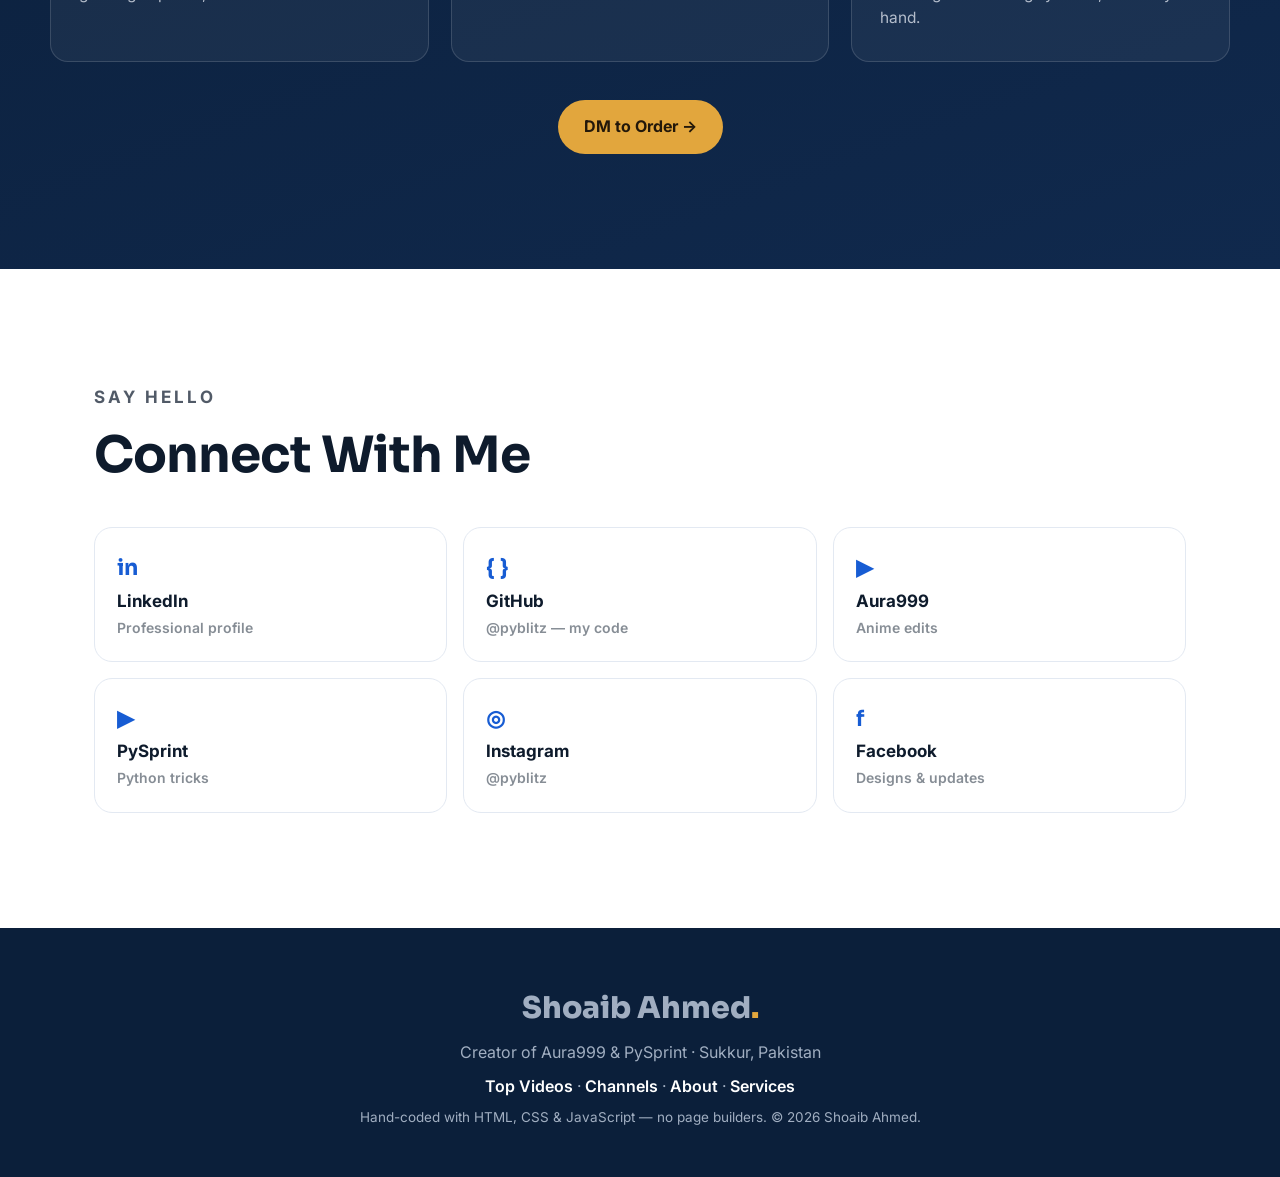
==== commit 5fcf8315: "Creator site: award-style motion pass — dark aurora hero, edited duotone portrait, curtain intro, ma" ====
--- a/creator/index.html
+++ b/creator/index.html
@@ -18,6 +18,23 @@
 </head>
 <body>
 
+<!-- Scroll progress (B8) -->
+<div class="scroll-progress" id="scrollProgress" aria-hidden="true"></div>
+
+<!-- Page-load curtain intro (B1) — JS lifts it; CSS failsafe hides it -->
+<div class="curtain" id="curtain" aria-hidden="true">
+  <div class="curtain-inner">
+    <span class="curtain-mark">SA</span>
+    <span class="curtain-count" id="curtainCount">0</span>
+    <span class="curtain-bar"><span id="curtainBarFill"></span></span>
+    <span class="curtain-name">SHOAIB AHMED</span>
+  </div>
+</div>
+<noscript><style>.curtain{display:none}</style></noscript>
+
+<!-- Cursor glow (B12, desktop only) -->
+<div class="cursor-glow" id="cursorGlow" aria-hidden="true"></div>
+
 <!-- ================= HEADER ================= -->
 <header class="site-header" id="siteHeader">
   <a class="brand" href="#top" aria-label="Shoaib Ahmed — home">
@@ -32,23 +49,27 @@
     <a href="#channels">Channels</a>
     <a href="#about">About</a>
     <a href="#services">Services</a>
-    <a class="nav-cta" href="#connect">Work With Me</a>
+    <a class="nav-cta" href="#connect" data-magnetic>Work With Me</a>
   </nav>
 </header>
 
 <main id="top">
 
-  <!-- ================= HERO ================= -->
-  <section class="hero">
+  <!-- ================= HERO (dark stage, B2/B4/B11) ================= -->
+  <section class="hero" id="hero">
+    <span class="aurora a-blue" aria-hidden="true"></span>
+    <span class="aurora a-gold" aria-hidden="true"></span>
+    <span class="hero-grain" aria-hidden="true"></span>
+    <span class="hero-ghost" aria-hidden="true">CREATOR</span>
     <div class="hero-inner">
       <div class="hero-copy">
         <p class="kicker reveal">Video Creator · Graphic Designer · Python Developer</p>
-        <h1 class="reveal">Shoaib Ahmed<span class="dot">.</span></h1>
+        <h1 data-lines>Shoaib Ahmed<span class="dot">.</span></h1>
         <p class="hero-sub reveal">I create anime edits people watch to the end, Python tricks
           beginners actually understand, and designs that get clicks, customers and sales —
           from Sukkur, Pakistan, to screens everywhere.</p>
         <div class="hero-actions reveal">
-          <a class="btn btn-primary" href="#videos">▶ Watch Top Videos</a>
+          <a class="btn btn-primary" href="#videos" data-magnetic>▶ Watch Top Videos</a>
           <a class="btn btn-ghost" href="#channels">Subscribe</a>
         </div>
         <div class="stats reveal" role="list" aria-label="Channel statistics">
@@ -70,20 +91,34 @@
           </div>
         </div>
       </div>
-      <div class="hero-photo reveal">
-        <div class="photo-frame">
-          <img src="assets/portrait.jpg" alt="Portrait of Shoaib Ahmed" width="740" height="925">
-          <span class="photo-badge">🎬 2 channels · 1 creator</span>
+      <div class="hero-photo" id="heroPhoto">
+        <div class="photo-reveal reveal">
+          <div class="photo-frame">
+            <img src="assets/portrait-hero.jpg" alt="Portrait of Shoaib Ahmed" width="740" height="925">
+            <span class="photo-badge">🎬 2 channels · 1 creator</span>
+          </div>
         </div>
       </div>
     </div>
   </section>
+
+  <!-- ================= MARQUEE (B5) ================= -->
+  <div class="marquee" aria-hidden="true">
+    <div class="marquee-track" id="mqTrack">
+      <div class="mq-group">
+        <span>Anime Edits</span><i>✦</i><span>Python Tricks</span><i>✦</i><span>Thumbnails</span><i>✦</i><span>Video Editing</span><i>✦</i><span>Web Design</span><i>✦</i><span>Logo Design</span><i>✦</i><span>Shorts &amp; Reels</span><i>✦</i><span>Brand Posts</span><i>✦</i>
+      </div>
+      <div class="mq-group">
+        <span>Anime Edits</span><i>✦</i><span>Python Tricks</span><i>✦</i><span>Thumbnails</span><i>✦</i><span>Video Editing</span><i>✦</i><span>Web Design</span><i>✦</i><span>Logo Design</span><i>✦</i><span>Shorts &amp; Reels</span><i>✦</i><span>Brand Posts</span><i>✦</i>
+      </div>
+    </div>
+  </div>
 
   <!-- ================= TOP VIDEOS ================= -->
   <section class="section" id="videos">
     <div class="section-head reveal">
       <p class="kicker">Proof, not promises</p>
-      <h2>Top Videos</h2>
+      <h2 data-lines>Top Videos</h2>
       <p>Real videos, real numbers — click any card to watch on YouTube.</p>
     </div>
     <div class="video-grid">
@@ -138,7 +173,7 @@
   <section class="section section-alt" id="channels">
     <div class="section-head reveal">
       <p class="kicker">Two channels, two worlds</p>
-      <h2>My Channels</h2>
+      <h2 data-lines>My Channels</h2>
     </div>
     <div class="channel-grid">
       <article class="channel-card reveal">
@@ -163,9 +198,9 @@
   <!-- ================= ABOUT ================= -->
   <section class="section" id="about">
     <div class="about-grid">
-      <div class="about-copy reveal">
+      <div class="about-copy reveal reveal-l">
         <p class="kicker">About the creator</p>
-        <h2>Programmer by study,<br>creator by obsession.</h2>
+        <h2 data-lines>Programmer by study,<br>creator by obsession.</h2>
         <p>I'm a final-year BSCS student at Sindh Agriculture University, Tandojam, based in
           Sukkur, Sindh. By day I write Python and design; by night I cut the edits my
           audience argues about in the comments.</p>
@@ -179,7 +214,7 @@
           <li>🛠️ Photoshop · Canva · CapCut · Python</li>
         </ul>
       </div>
-      <div class="about-photo reveal">
+      <div class="about-photo reveal reveal-r">
         <img src="assets/portrait.jpg" alt="Shoaib Ahmed" loading="lazy" width="740" height="925">
       </div>
     </div>
@@ -189,7 +224,7 @@
   <section class="section section-dark" id="services">
     <div class="section-head reveal">
       <p class="kicker gold">Work with me</p>
-      <h2>Creator Services</h2>
+      <h2 data-lines>Creator Services</h2>
       <p>The same craft behind 227.9K views — available for your channel or business.</p>
     </div>
     <div class="service-grid">
@@ -213,7 +248,7 @@
       </article>
     </div>
     <p class="services-cta reveal">
-      <a class="btn btn-gold" href="#connect">DM to Order →</a>
+      <a class="btn btn-gold" href="#connect" data-magnetic>DM to Order →</a>
     </p>
   </section>
 
@@ -221,7 +256,7 @@
   <section class="section" id="connect">
     <div class="section-head reveal">
       <p class="kicker">Say hello</p>
-      <h2>Connect With Me</h2>
+      <h2 data-lines>Connect With Me</h2>
     </div>
     <div class="social-grid">
       <a class="social-card reveal" href="https://www.linkedin.com/in/shoaibahmed-designer/" target="_blank" rel="noopener"><strong>in</strong><span>LinkedIn</span><em>Professional profile</em></a>
--- a/creator/styles.css
+++ b/creator/styles.css
@@ -1,7 +1,9 @@
 /* ============================================================
    Shoaib Ahmed — Creator
    Hand-written CSS. Navy / white / blue identity, one gold accent.
-   Motion uses transform + opacity only (60fps), ~0.3s eased.
+   Motion system (per award-portfolio spec): shared tokens —
+   --ease-out expo-like, --ease-spring overshoot; durations
+   150 / 300 / 500 / 800ms. Transform + opacity only, 60fps.
    ============================================================ */
 
 :root{
@@ -17,8 +19,13 @@
   --line:#e3e9f2;
   --radius:18px;
   --ease:cubic-bezier(.22,.8,.32,1);
+  --ease-out:cubic-bezier(.22,1,.36,1);
+  --ease-spring:cubic-bezier(.34,1.56,.64,1);
   --shadow:0 18px 40px rgba(11,31,58,.12);
-}
+  /* Hero choreography base delay: curtain plays first visit only */
+  --hd:.95s;
+}
+html.no-intro{--hd:.05s}
 
 *{box-sizing:border-box;margin:0;padding:0}
 html{scroll-behavior:smooth}
@@ -26,11 +33,57 @@
   font-family:'Inter',system-ui,-apple-system,'Segoe UI',sans-serif;
   background:var(--bg);color:var(--ink);
   line-height:1.6;-webkit-font-smoothing:antialiased;
+  overflow-x:hidden;
 }
 img{max-width:100%;display:block}
 a{color:inherit}
 h1,h2,h3{font-family:'Sora',sans-serif;line-height:1.12;letter-spacing:-.02em}
 section{scroll-margin-top:84px}
+
+/* ---------- Scroll progress (B8) ---------- */
+.scroll-progress{
+  position:fixed;top:0;left:0;right:0;height:3px;z-index:90;
+  background:linear-gradient(90deg,var(--accent),var(--gold));
+  transform:scaleX(0);transform-origin:left;
+}
+
+/* ---------- Curtain intro (B1) ---------- */
+.curtain{
+  position:fixed;inset:0;z-index:200;background:var(--panel);
+  display:grid;place-items:center;
+  clip-path:inset(0 0 0 0);
+  transition:clip-path .55s var(--ease-out);
+  animation:curtain-failsafe .6s ease 2.4s forwards;
+}
+.curtain.lift{clip-path:inset(0 0 100% 0)}
+.curtain.gone{display:none}
+@keyframes curtain-failsafe{to{visibility:hidden;opacity:0}}
+.curtain-inner{display:flex;flex-direction:column;align-items:center;gap:10px}
+.curtain-mark{
+  width:74px;height:74px;border-radius:50%;display:grid;place-items:center;
+  background:radial-gradient(circle at 32% 30%,#1d3a5f,var(--panel-2));
+  color:#fff;font-family:'Sora',sans-serif;font-weight:800;font-size:24px;
+  box-shadow:inset 0 0 0 2px var(--gold);
+  animation:curtain-pulse 1s var(--ease-out) infinite alternate;
+}
+@keyframes curtain-pulse{from{transform:scale(1)}to{transform:scale(1.06)}}
+.curtain-count{
+  font-family:'Sora',sans-serif;font-weight:800;font-size:44px;color:#fff;
+  font-variant-numeric:tabular-nums;line-height:1;
+}
+.curtain-bar{width:180px;height:3px;background:rgba(255,255,255,.18);border-radius:99px;overflow:hidden}
+.curtain-bar span{display:block;height:100%;width:0;background:var(--gold)}
+.curtain-name{font-size:11px;font-weight:700;letter-spacing:.42em;color:rgba(255,255,255,.55)}
+
+/* ---------- Cursor glow (B12, desktop, screen-blend) ---------- */
+.cursor-glow{
+  position:fixed;top:0;left:0;width:360px;height:360px;z-index:3;
+  border-radius:50%;pointer-events:none;opacity:0;
+  background:radial-gradient(circle,rgba(226,166,61,.20) 0%,rgba(23,92,211,.12) 42%,transparent 68%);
+  mix-blend-mode:screen;transform:translate(-50%,-50%);
+  transition:opacity .5s var(--ease);
+}
+.cursor-glow.on{opacity:1}
 
 /* ---------- Header ---------- */
 .site-header{
@@ -41,7 +94,9 @@
   backdrop-filter:blur(12px);-webkit-backdrop-filter:blur(12px);
   border-bottom:1px solid transparent;
   transition:border-color .3s var(--ease), box-shadow .3s var(--ease);
-}
+  animation:nav-in .5s var(--ease-out) var(--hd) both;
+}
+@keyframes nav-in{from{opacity:0;transform:translateY(-14px)}to{opacity:1;transform:none}}
 .site-header.scrolled{border-bottom-color:var(--line);box-shadow:0 8px 30px rgba(11,31,58,.07)}
 .brand{display:flex;align-items:center;gap:12px;text-decoration:none}
 .brand-mark{
@@ -61,31 +116,73 @@
 .site-nav a:hover{color:var(--accent)}
 .site-nav .nav-cta{
   background:var(--accent);color:#fff;padding:10px 18px;border-radius:999px;
-  transition:transform .3s var(--ease), box-shadow .3s var(--ease);
-}
-.site-nav .nav-cta:hover{color:#fff;transform:translateY(-2px);box-shadow:0 10px 22px rgba(23,92,211,.35)}
+  transition:box-shadow .3s var(--ease);
+  display:inline-block;will-change:transform;
+}
+.site-nav .nav-cta:hover{color:#fff;box-shadow:0 10px 22px rgba(23,92,211,.35)}
 .nav-toggle{display:none;background:none;border:0;cursor:pointer;padding:8px}
 .nav-toggle span{display:block;width:24px;height:2px;background:var(--ink);margin:5px 0;border-radius:2px;transition:transform .3s var(--ease),opacity .3s var(--ease)}
 
 /* ---------- Buttons ---------- */
 .btn{
   display:inline-block;text-decoration:none;font-weight:700;font-size:16px;
-  padding:14px 26px;border-radius:999px;
-  transition:transform .3s var(--ease), box-shadow .3s var(--ease), background .3s var(--ease);
-}
-.btn:active{transform:scale(.97)}
+  padding:14px 26px;border-radius:999px;will-change:transform;
+  transition:transform .3s var(--ease), box-shadow .3s var(--ease), background .3s var(--ease), border-color .3s var(--ease), color .3s var(--ease);
+}
+.btn:active{transform:scale(.97) !important;transition-duration:.12s}
 .btn-primary{background:var(--accent);color:#fff}
-.btn-primary:hover{transform:translateY(-2px);box-shadow:0 12px 26px rgba(23,92,211,.35)}
-.btn-ghost{border:2px solid var(--line);color:var(--ink)}
-.btn-ghost:hover{border-color:var(--accent);color:var(--accent);transform:translateY(-2px)}
+.btn-primary:hover{box-shadow:0 12px 26px rgba(23,92,211,.35)}
+.btn-ghost{border:2px solid rgba(255,255,255,.35);color:#fff}
+.btn-ghost:hover{border-color:var(--gold);color:var(--gold);transform:translateY(-2px)}
 .btn-gold{background:var(--gold);color:#23180a}
-.btn-gold:hover{transform:translateY(-2px);box-shadow:0 12px 26px rgba(226,166,61,.4)}
-
-/* ---------- Hero ---------- */
-.hero{background:linear-gradient(180deg,#f6f9ff 0%,#ffffff 78%);overflow:hidden}
+.btn-gold:hover{box-shadow:0 12px 26px rgba(226,166,61,.4)}
+
+/* ---------- Masked line reveals (B3) ---------- */
+.line{display:block;overflow:hidden;padding-bottom:.08em;margin-bottom:-.08em}
+.line-inner{
+  display:block;transform:translateY(112%);
+  transition:transform .8s var(--ease-out) calc(var(--hd,0s) + var(--i,0)*90ms);
+}
+.in .line-inner,[data-lines].in .line-inner{transform:translateY(0)}
+section:not(.hero) .line-inner{transition-delay:calc(var(--i,0)*90ms)}
+
+/* ---------- Hero — dark stage (B2/B4/B11) ---------- */
+.hero{
+  position:relative;overflow:hidden;color:#eef3fb;
+  background:linear-gradient(165deg,#081426 0%,var(--panel) 52%,var(--panel-2) 100%);
+}
+.aurora{position:absolute;border-radius:50%;pointer-events:none;z-index:0}
+.a-blue{
+  width:560px;height:560px;top:-190px;left:-130px;
+  background:radial-gradient(circle,rgba(23,92,211,.5) 0%,transparent 65%);
+  filter:blur(70px);opacity:.5;
+  animation:aurora-drift 17s ease-in-out infinite alternate;
+}
+.a-gold{
+  width:480px;height:480px;bottom:-210px;right:-90px;
+  background:radial-gradient(circle,rgba(226,166,61,.42) 0%,transparent 65%);
+  filter:blur(80px);opacity:.38;
+  animation:aurora-drift 21s ease-in-out infinite alternate-reverse;
+}
+@keyframes aurora-drift{
+  from{transform:translate(0,0) scale(1)}
+  to{transform:translate(5%,4%) scale(1.14)}
+}
+.hero.paused .aurora{animation-play-state:paused}
+.hero-grain{
+  position:absolute;inset:0;z-index:1;pointer-events:none;opacity:.05;
+  background-image:url("data:image/svg+xml,%3Csvg xmlns='http://www.w3.org/2000/svg' width='140' height='140'%3E%3Cfilter id='n'%3E%3CfeTurbulence type='fractalNoise' baseFrequency='0.9' numOctaves='2'/%3E%3C/filter%3E%3Crect width='140' height='140' filter='url(%23n)' opacity='0.55'/%3E%3C/svg%3E");
+}
+.hero-ghost{
+  position:absolute;right:-6px;bottom:2px;z-index:0;pointer-events:none;
+  font-family:'Sora',sans-serif;font-weight:800;letter-spacing:.04em;
+  font-size:clamp(96px,17vw,215px);line-height:.9;color:transparent;
+  -webkit-text-stroke:1px rgba(255,255,255,.07);
+}
 .hero-inner{
+  position:relative;z-index:2;
   max-width:1180px;margin:0 auto;
-  padding:clamp(44px,7vw,84px) clamp(18px,4vw,44px) clamp(48px,6vw,72px);
+  padding:clamp(48px,7vw,88px) clamp(18px,4vw,44px) clamp(56px,6vw,80px);
   display:grid;grid-template-columns:1.15fr .85fr;gap:clamp(28px,5vw,64px);align-items:center;
 }
 .kicker{
@@ -93,54 +190,112 @@
   color:var(--accent);margin-bottom:16px;
 }
 .kicker.gold{color:var(--gold)}
-.hero h1{font-size:clamp(52px,8.5vw,96px);font-weight:800}
+.hero .kicker{color:var(--gold)}
+.hero h1{
+  font-size:clamp(58px,9.5vw,118px);font-weight:800;color:#fff;
+  line-height:1.02;letter-spacing:-.025em;
+  text-shadow:0 6px 44px rgba(0,0,0,.45);
+}
 .hero h1 .dot{color:var(--gold)}
-.hero-sub{margin-top:20px;font-size:clamp(17px,2vw,20px);color:var(--ink-soft);max-width:34em}
-.hero-actions{display:flex;flex-wrap:wrap;gap:14px;margin-top:30px}
+.hero-sub{margin-top:22px;font-size:clamp(17px,2vw,20px);color:rgba(238,243,251,.76);max-width:34em}
+.hero-actions{display:flex;flex-wrap:wrap;gap:14px;margin-top:32px}
 .stats{
-  margin-top:44px;display:grid;grid-template-columns:repeat(4,1fr);gap:18px;
-  border-top:1px solid var(--line);padding-top:26px;
+  margin-top:46px;display:grid;grid-template-columns:repeat(4,1fr);gap:18px;
+  border-top:1px solid rgba(255,255,255,.16);padding-top:26px;
 }
 .stat strong{
   display:block;font-family:'Sora',sans-serif;font-weight:800;
-  font-size:clamp(24px,3vw,34px);color:var(--panel);font-variant-numeric:tabular-nums;
-}
-.stat span{font-size:13px;color:var(--ink-faint);font-weight:600}
-.hero-photo{display:flex;justify-content:center}
-.photo-frame{position:relative;width:min(360px,86vw)}
+  font-size:clamp(24px,3vw,34px);color:#fff;font-variant-numeric:tabular-nums;
+}
+.stat span{font-size:13px;color:rgba(238,243,251,.55);font-weight:600}
+
+/* Portrait — edited duotone, gold ring, gradient seat, float */
+.hero-photo{display:flex;justify-content:center;position:relative;z-index:1}
+.photo-reveal{width:min(370px,86vw)}
+.photo-frame{
+  position:relative;width:100%;
+  animation:photo-float 6.5s ease-in-out infinite alternate;
+}
+@keyframes photo-float{from{transform:translateY(-5px)}to{transform:translateY(7px)}}
 .photo-frame img{
-  border-radius:26px;box-shadow:var(--shadow);
-  border:6px solid #fff;outline:1px solid var(--line);
-}
-.photo-frame::before{
-  content:"";position:absolute;inset:-16px auto auto -16px;width:110px;height:110px;
-  border-radius:26px;background:var(--accent-soft);z-index:-1;
+  border-radius:28px;width:100%;
+  box-shadow:0 0 0 2px var(--gold),0 34px 70px rgba(0,0,0,.5);
+}
+.photo-frame::before{ /* gold halo echo behind the frame */
+  content:"";position:absolute;inset:14px -14px -14px 14px;border-radius:28px;
+  border:1px solid rgba(226,166,61,.35);z-index:-1;
+}
+.photo-frame::after{ /* gradient seat — portrait melts into the stage */
+  content:"";position:absolute;left:0;right:0;bottom:0;height:34%;
+  border-radius:0 0 28px 28px;
+  background:linear-gradient(180deg,transparent,rgba(8,20,38,.55));
+  pointer-events:none;
 }
 .photo-badge{
-  position:absolute;left:50%;bottom:-16px;transform:translateX(-50%);
-  white-space:nowrap;background:var(--panel);color:#fff;font-weight:700;font-size:14px;
-  padding:10px 18px;border-radius:999px;box-shadow:var(--shadow);
-}
+  position:absolute;left:50%;bottom:-16px;transform:translateX(-50%);z-index:2;
+  white-space:nowrap;color:#fff;font-weight:700;font-size:14px;
+  padding:10px 18px;border-radius:999px;
+  background:rgba(11,31,58,.55);
+  backdrop-filter:blur(10px);-webkit-backdrop-filter:blur(10px);
+  border:1px solid rgba(255,255,255,.28);
+  box-shadow:0 14px 34px rgba(0,0,0,.35);
+}
+
+/* Hero entrance choreography delays (B2) */
+.hero .reveal{transition-delay:calc(var(--hd) + var(--i,0)*90ms)}
+.hero-copy .reveal:nth-child(1){--i:0}
+.hero-copy .reveal:nth-child(3){--i:3}
+.hero-copy .reveal:nth-child(4){--i:4}
+.hero-copy .reveal:nth-child(5){--i:6}
+.hero-photo .reveal{transform:translateX(46px) scale(1.05);transition-duration:.9s}
+.hero-photo .reveal.in{transform:none}
+
+/* ---------- Marquee (B5) ---------- */
+.marquee{
+  background:var(--panel-2);overflow:hidden;
+  border-top:1px solid rgba(226,166,61,.25);
+  border-bottom:1px solid rgba(226,166,61,.25);
+  padding:15px 0;
+}
+.marquee-track{display:flex;width:max-content;animation:mq 26s linear infinite}
+.marquee:hover .marquee-track{animation-play-state:paused}
+.mq-group{display:flex;align-items:center;flex:none}
+.mq-group span{
+  font-family:'Sora',sans-serif;font-weight:700;font-size:15px;
+  letter-spacing:.22em;text-transform:uppercase;color:#dbe6f5;
+  padding:0 22px;white-space:nowrap;
+}
+.mq-group i{font-style:normal;color:var(--gold);font-size:13px}
+@keyframes mq{from{transform:translateX(0)}to{transform:translateX(-50%)}}
 
 /* ---------- Sections ---------- */
-.section{max-width:1180px;margin:0 auto;padding:clamp(56px,8vw,96px) clamp(18px,4vw,44px)}
+.section{max-width:1180px;margin:0 auto;padding:clamp(72px,9vw,120px) clamp(18px,4vw,44px)}
 .section-alt{max-width:none;background:#f6f9ff}
 .section-alt>*{max-width:1180px;margin-left:auto;margin-right:auto}
 .section-dark{max-width:none;background:linear-gradient(160deg,var(--panel),var(--panel-2));color:#eef3fb}
 .section-dark>*{max-width:1180px;margin-left:auto;margin-right:auto}
 .section-dark .section-head p{color:rgba(238,243,251,.66)}
-.section-head{max-width:640px;margin-bottom:40px}
-.section-head h2{font-size:clamp(32px,4.5vw,46px);margin-bottom:10px}
+.section-head{max-width:640px;margin-bottom:44px}
+.section-head h2{font-size:clamp(34px,4.8vw,50px);margin-bottom:10px}
 .section-head p{color:var(--ink-soft);font-size:17px}
 
-/* ---------- Video cards ---------- */
+/* ---------- Video cards — tilt + spotlight (B7) ---------- */
 .video-grid{display:grid;grid-template-columns:repeat(2,1fr);gap:22px}
 .video-card{
+  position:relative;
   text-decoration:none;background:#fff;border:1px solid var(--line);border-radius:var(--radius);
   overflow:hidden;display:flex;flex-direction:column;
-  transition:transform .3s var(--ease), box-shadow .3s var(--ease), border-color .3s var(--ease);
-}
-.video-card:hover{transform:translateY(-6px);box-shadow:var(--shadow);border-color:#c9d9f5}
+  transition:transform .35s var(--ease), box-shadow .35s var(--ease), border-color .35s var(--ease);
+  will-change:transform;
+}
+.video-card::before{
+  content:"";position:absolute;inset:0;z-index:0;pointer-events:none;
+  background:radial-gradient(430px circle at var(--mx,50%) var(--my,50%),rgba(23,92,211,.13),transparent 65%);
+  opacity:0;transition:opacity .3s var(--ease);
+}
+.video-card:hover::before{opacity:1}
+.video-card>*{position:relative;z-index:1}
+.video-card:hover{box-shadow:var(--shadow);border-color:#c9d9f5}
 .video-card:active{transform:scale(.99)}
 .thumb{position:relative;overflow:hidden;aspect-ratio:16/9;background:var(--panel)}
 .thumb img{width:100%;height:100%;object-fit:cover;transition:transform .5s var(--ease)}
@@ -166,14 +321,23 @@
 .video-meta strong{font-size:16.5px;line-height:1.35}
 .video-meta span{font-size:14px;color:var(--ink-faint);font-weight:600}
 
-/* ---------- Channel cards ---------- */
+/* ---------- Channel cards — tilt + spotlight (B7) ---------- */
 .channel-grid{display:grid;grid-template-columns:1fr 1fr;gap:22px}
 .channel-card{
+  position:relative;overflow:hidden;
   background:#fff;border:1px solid var(--line);border-radius:var(--radius);
   padding:32px 30px;
-  transition:transform .3s var(--ease), box-shadow .3s var(--ease);
-}
-.channel-card:hover{transform:translateY(-6px);box-shadow:var(--shadow)}
+  transition:transform .35s var(--ease), box-shadow .35s var(--ease);
+  will-change:transform;
+}
+.channel-card::before{
+  content:"";position:absolute;inset:0;pointer-events:none;
+  background:radial-gradient(430px circle at var(--mx,50%) var(--my,50%),rgba(226,166,61,.14),transparent 65%);
+  opacity:0;transition:opacity .3s var(--ease);
+}
+.channel-card:hover::before{opacity:1}
+.channel-card>*{position:relative}
+.channel-card:hover{box-shadow:var(--shadow)}
 .channel-icon{font-size:34px}
 .channel-card h3{font-size:28px;margin:12px 0 2px}
 .channel-card .handle{color:var(--accent);font-weight:700;font-size:14.5px;margin-bottom:12px}
@@ -181,10 +345,14 @@
 
 /* ---------- About ---------- */
 .about-grid{display:grid;grid-template-columns:1.1fr .9fr;gap:clamp(28px,5vw,64px);align-items:center}
-.about-copy h2{font-size:clamp(30px,4vw,42px);margin-bottom:18px}
+.about-copy h2{font-size:clamp(32px,4.4vw,46px);margin-bottom:18px;line-height:1.16}
 .about-copy p{color:var(--ink-soft);margin-bottom:14px;font-size:17px}
 .about-facts{list-style:none;margin-top:22px;display:flex;flex-direction:column;gap:10px;font-weight:600}
-.about-photo img{border-radius:26px;box-shadow:var(--shadow);width:min(400px,100%);margin:0 auto}
+.about-photo img{
+  border-radius:26px;box-shadow:var(--shadow);width:min(400px,100%);margin:0 auto;
+  transition:transform .5s var(--ease);
+}
+.about-photo:hover img{transform:scale(1.02)}
 
 /* ---------- Services ---------- */
 .service-grid{display:grid;grid-template-columns:repeat(3,1fr);gap:22px}
@@ -207,6 +375,7 @@
   transition:transform .3s var(--ease), box-shadow .3s var(--ease), border-color .3s var(--ease);
 }
 .social-card:hover{transform:translateY(-5px);box-shadow:var(--shadow);border-color:#c9d9f5}
+.social-card:active{transform:scale(.98)}
 .social-card strong{font-family:'Sora',sans-serif;font-size:22px;color:var(--accent)}
 .social-card span{font-weight:700;font-size:17px}
 .social-card em{font-style:normal;color:var(--ink-faint);font-size:14px;font-weight:600}
@@ -221,28 +390,37 @@
 .footer-links a:hover{color:var(--gold)}
 .footer-small{font-size:13.5px;color:rgba(219,230,245,.5)}
 
-/* ---------- Reveal animation ---------- */
-.reveal{opacity:0;transform:translateY(26px);transition:opacity .7s var(--ease),transform .7s var(--ease)}
+/* ---------- Reveal system — three flavours (B10) ---------- */
+.reveal{opacity:0;transform:translateY(26px);transition:opacity .8s var(--ease-out),transform .8s var(--ease-out)}
+.reveal-l{transform:translateX(-38px)}
+.reveal-r{transform:translateX(38px)}
 .reveal.in{opacity:1;transform:none}
-.video-grid .reveal:nth-child(2),.channel-grid .reveal:nth-child(2){transition-delay:.1s}
+/* stagger groups: 70–100ms steps */
+.video-grid .reveal:nth-child(2),.channel-grid .reveal:nth-child(2){transition-delay:.09s}
 .video-grid .reveal:nth-child(3),.service-grid .reveal:nth-child(2){transition-delay:.08s}
-.video-grid .reveal:nth-child(4),.service-grid .reveal:nth-child(3){transition-delay:.16s}
+.video-grid .reveal:nth-child(4),.service-grid .reveal:nth-child(3){transition-delay:.17s}
 .social-grid .reveal:nth-child(3n+2){transition-delay:.07s}
 .social-grid .reveal:nth-child(3n+3){transition-delay:.14s}
-.hero .reveal{transition-delay:calc(var(--i,0)*.09s)}
-.hero-copy .reveal:nth-child(1){--i:0}.hero-copy .reveal:nth-child(2){--i:1}
-.hero-copy .reveal:nth-child(3){--i:2}.hero-copy .reveal:nth-child(4){--i:3}
-.hero-copy .reveal:nth-child(5){--i:4}
 
 /* ---------- Responsive ---------- */
+@media (min-width:1024px){
+  /* oversized headline leans over the portrait's edge */
+  .hero-copy{margin-right:-64px;position:relative;z-index:3}
+  .hero-photo{margin-left:-8px}
+}
 @media (max-width:900px){
   .hero-inner{grid-template-columns:1fr;text-align:center}
   .hero-sub{margin-inline:auto}
   .hero-actions{justify-content:center}
+  .hero h1{font-size:clamp(46px,13vw,64px)}
+  .hero-ghost{display:none}
   .stats{grid-template-columns:repeat(2,1fr)}
   .about-grid{grid-template-columns:1fr}
   .service-grid{grid-template-columns:1fr}
   .social-grid{grid-template-columns:repeat(2,1fr)}
+  .marquee-track{animation-duration:34s}
+  /* mobile line reveals run shorter (spec C) */
+  .line-inner{transition-duration:.55s}
 }
 @media (max-width:640px){
   .video-grid,.channel-grid{grid-template-columns:1fr}
@@ -261,6 +439,11 @@
 /* ---------- Reduced motion ---------- */
 @media (prefers-reduced-motion: reduce){
   html{scroll-behavior:auto}
-  *,*::before,*::after{animation-duration:.01ms !important;transition-duration:.01ms !important}
+  *,*::before,*::after{animation-duration:.01ms !important;animation-iteration-count:1 !important;transition-duration:.01ms !important}
   .reveal{opacity:1;transform:none}
-}
+  .line-inner{transform:none}
+  .curtain{display:none}
+  .cursor-glow{display:none}
+  .marquee-track{animation:none}
+  .photo-frame{animation:none}
+}
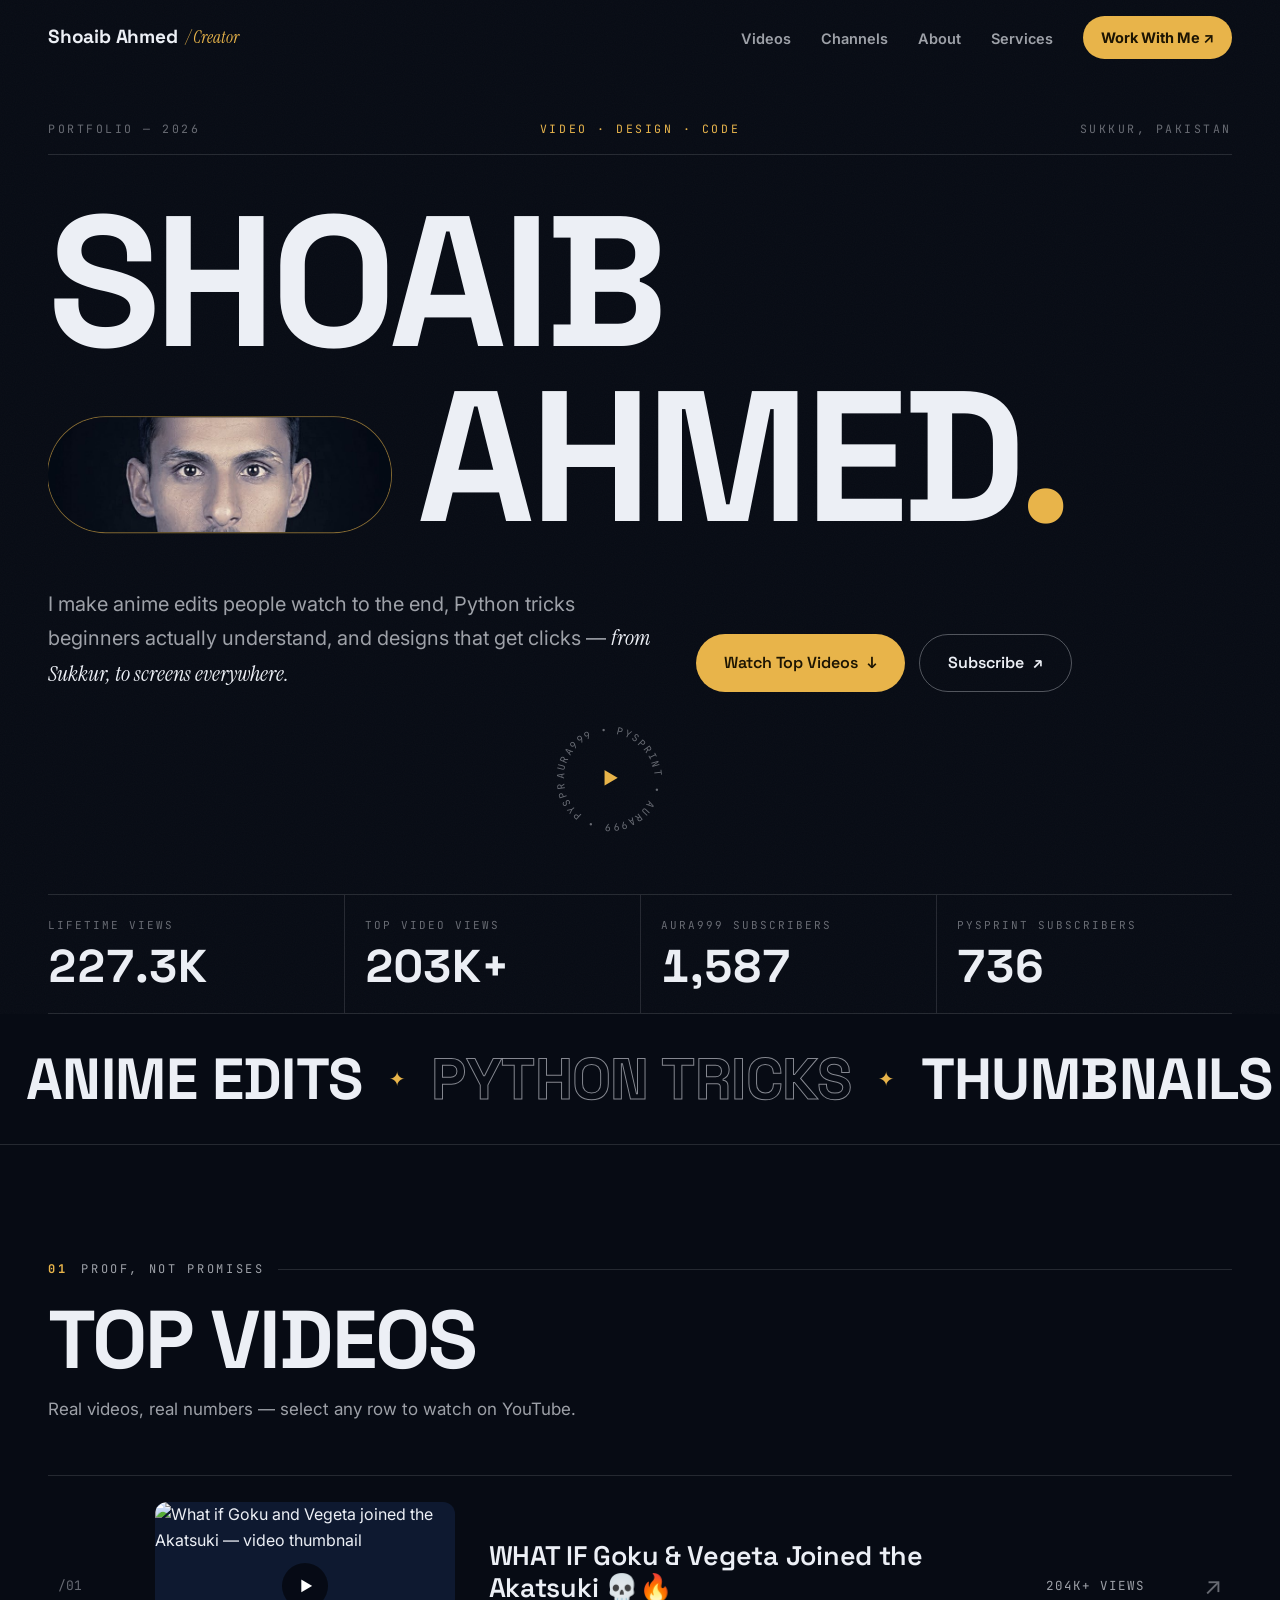
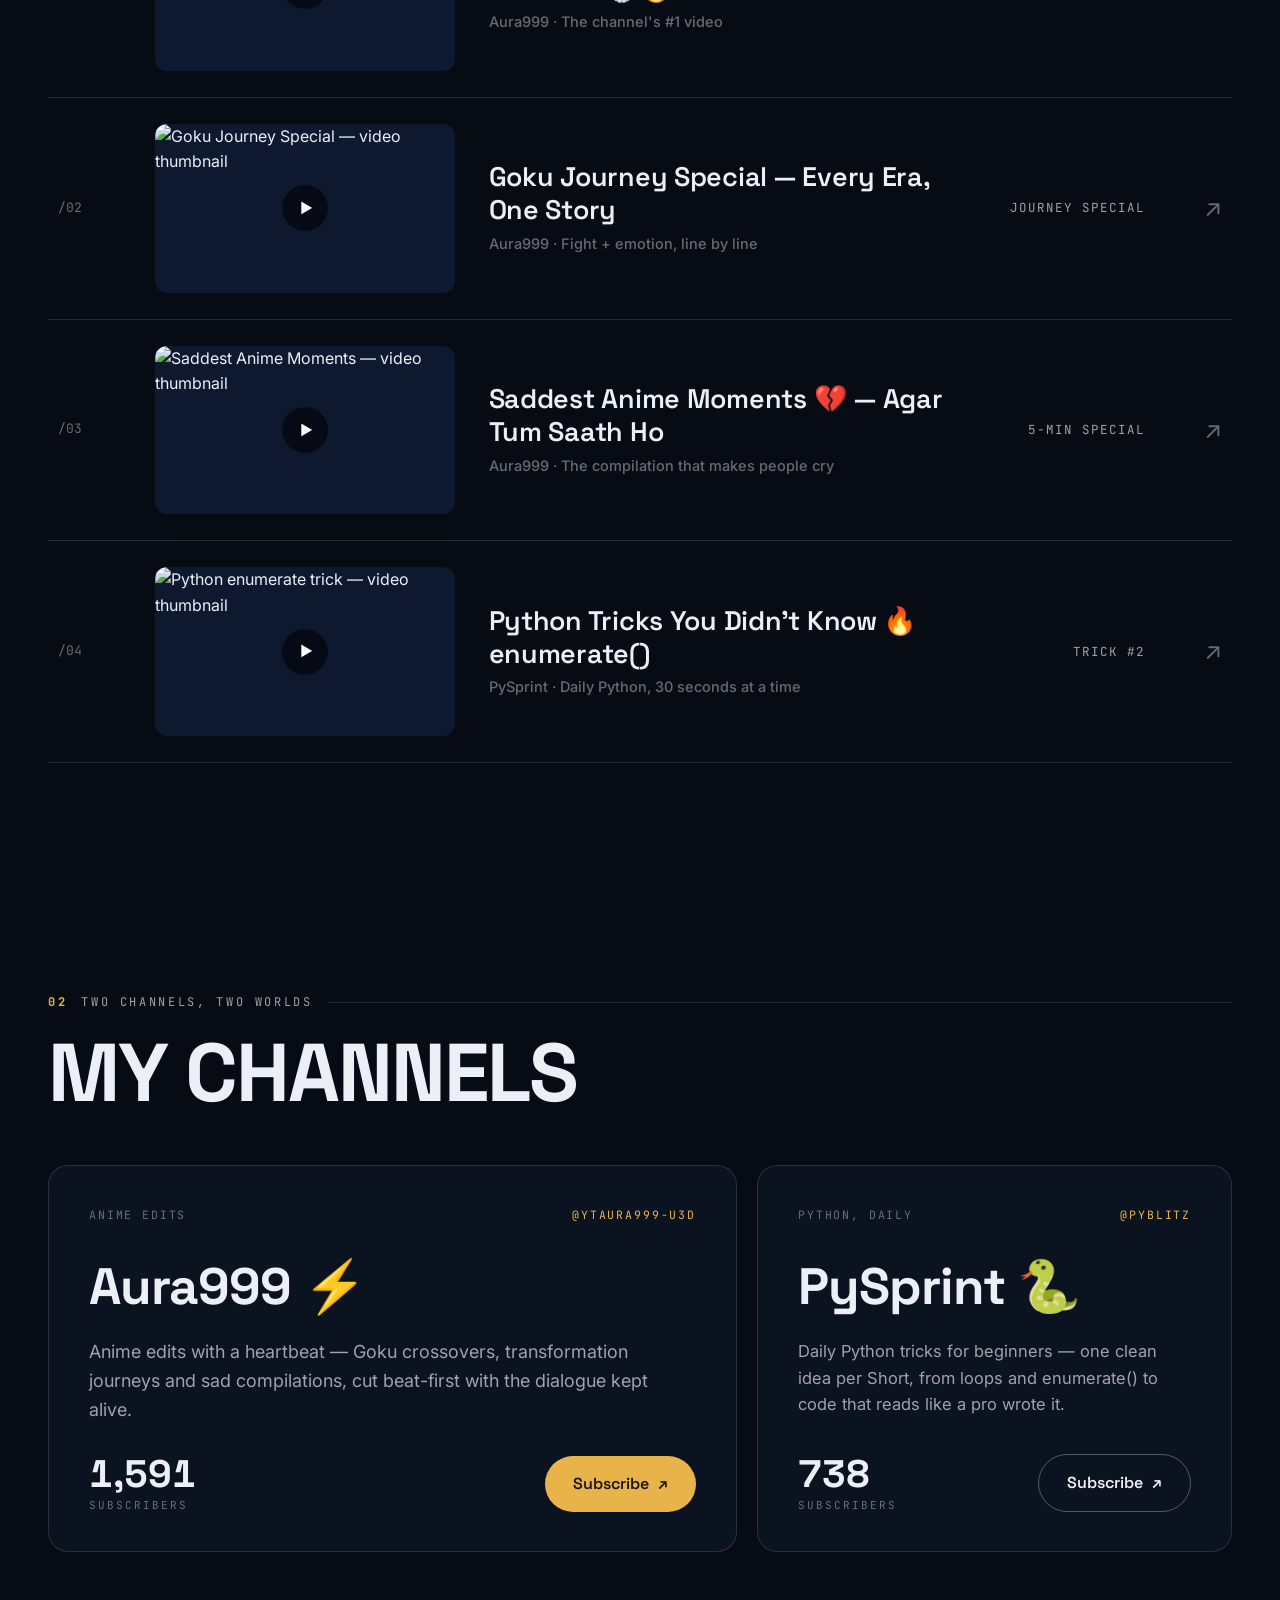
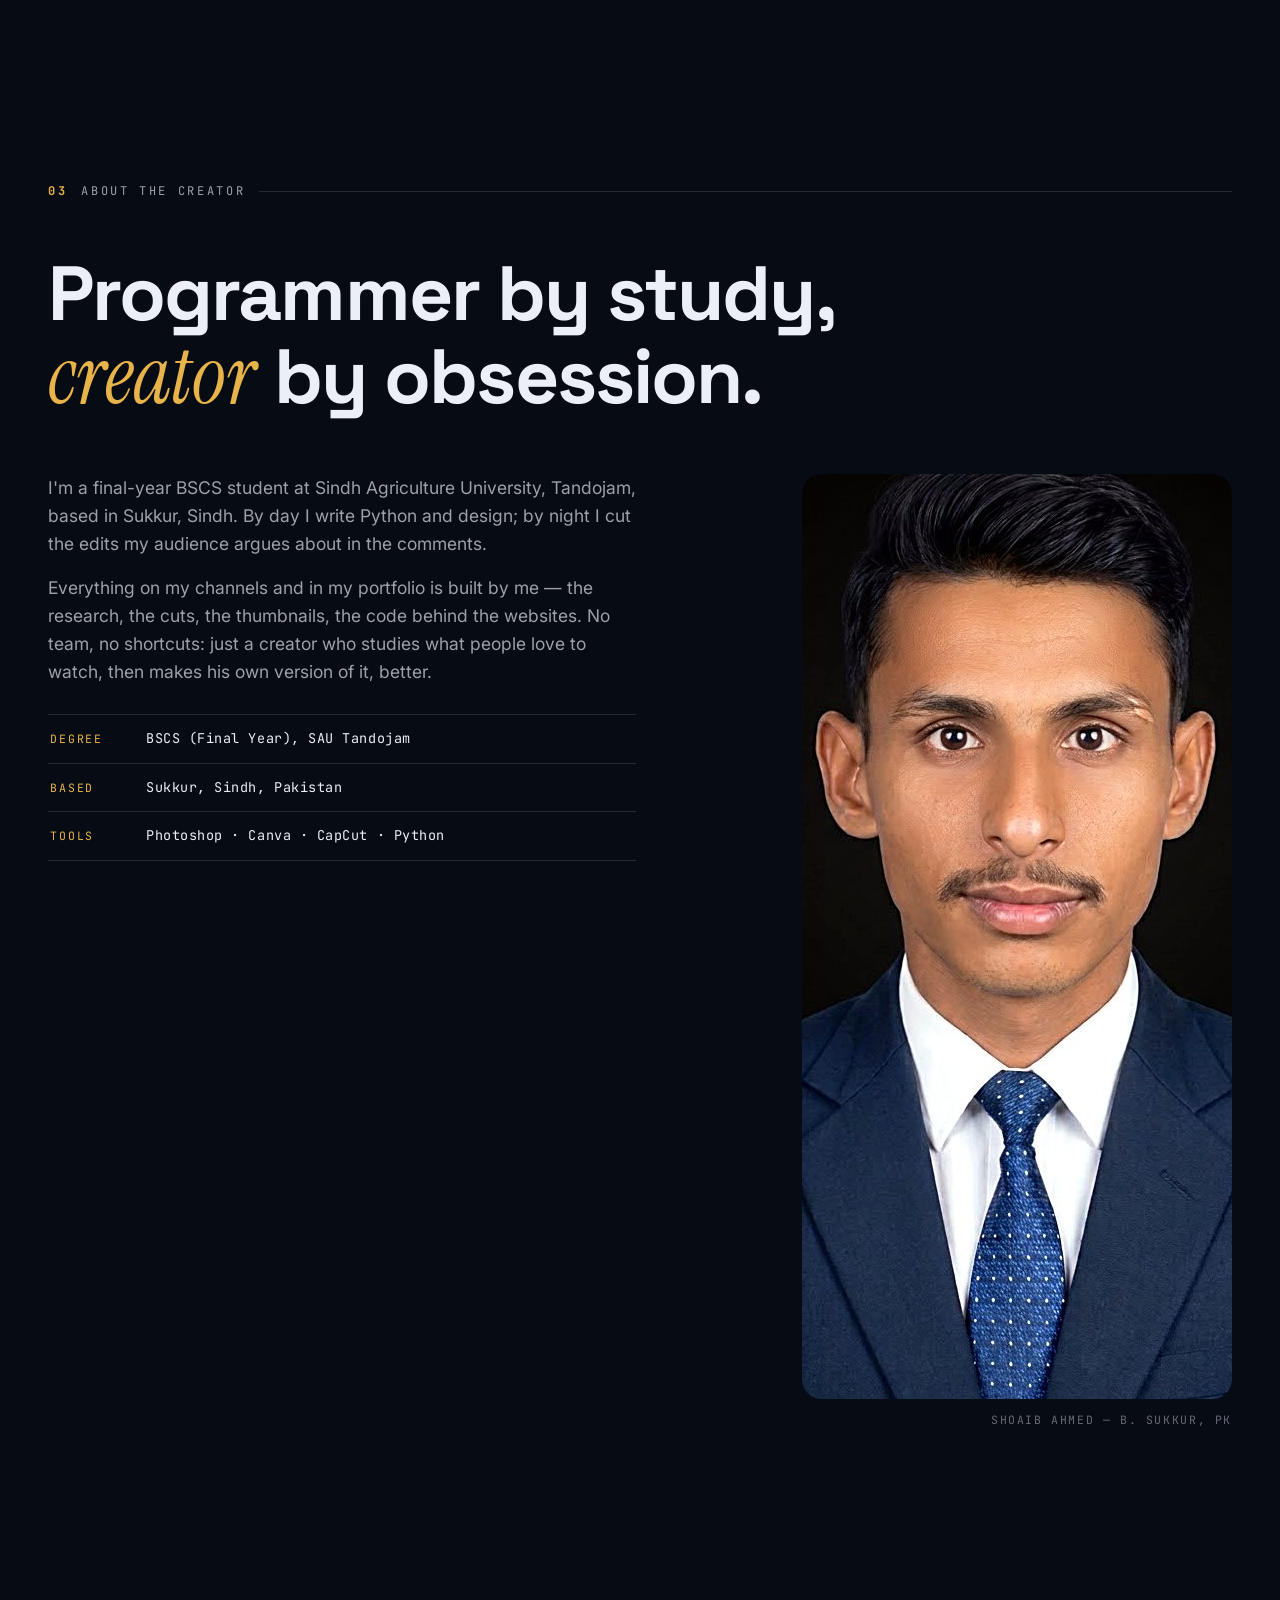
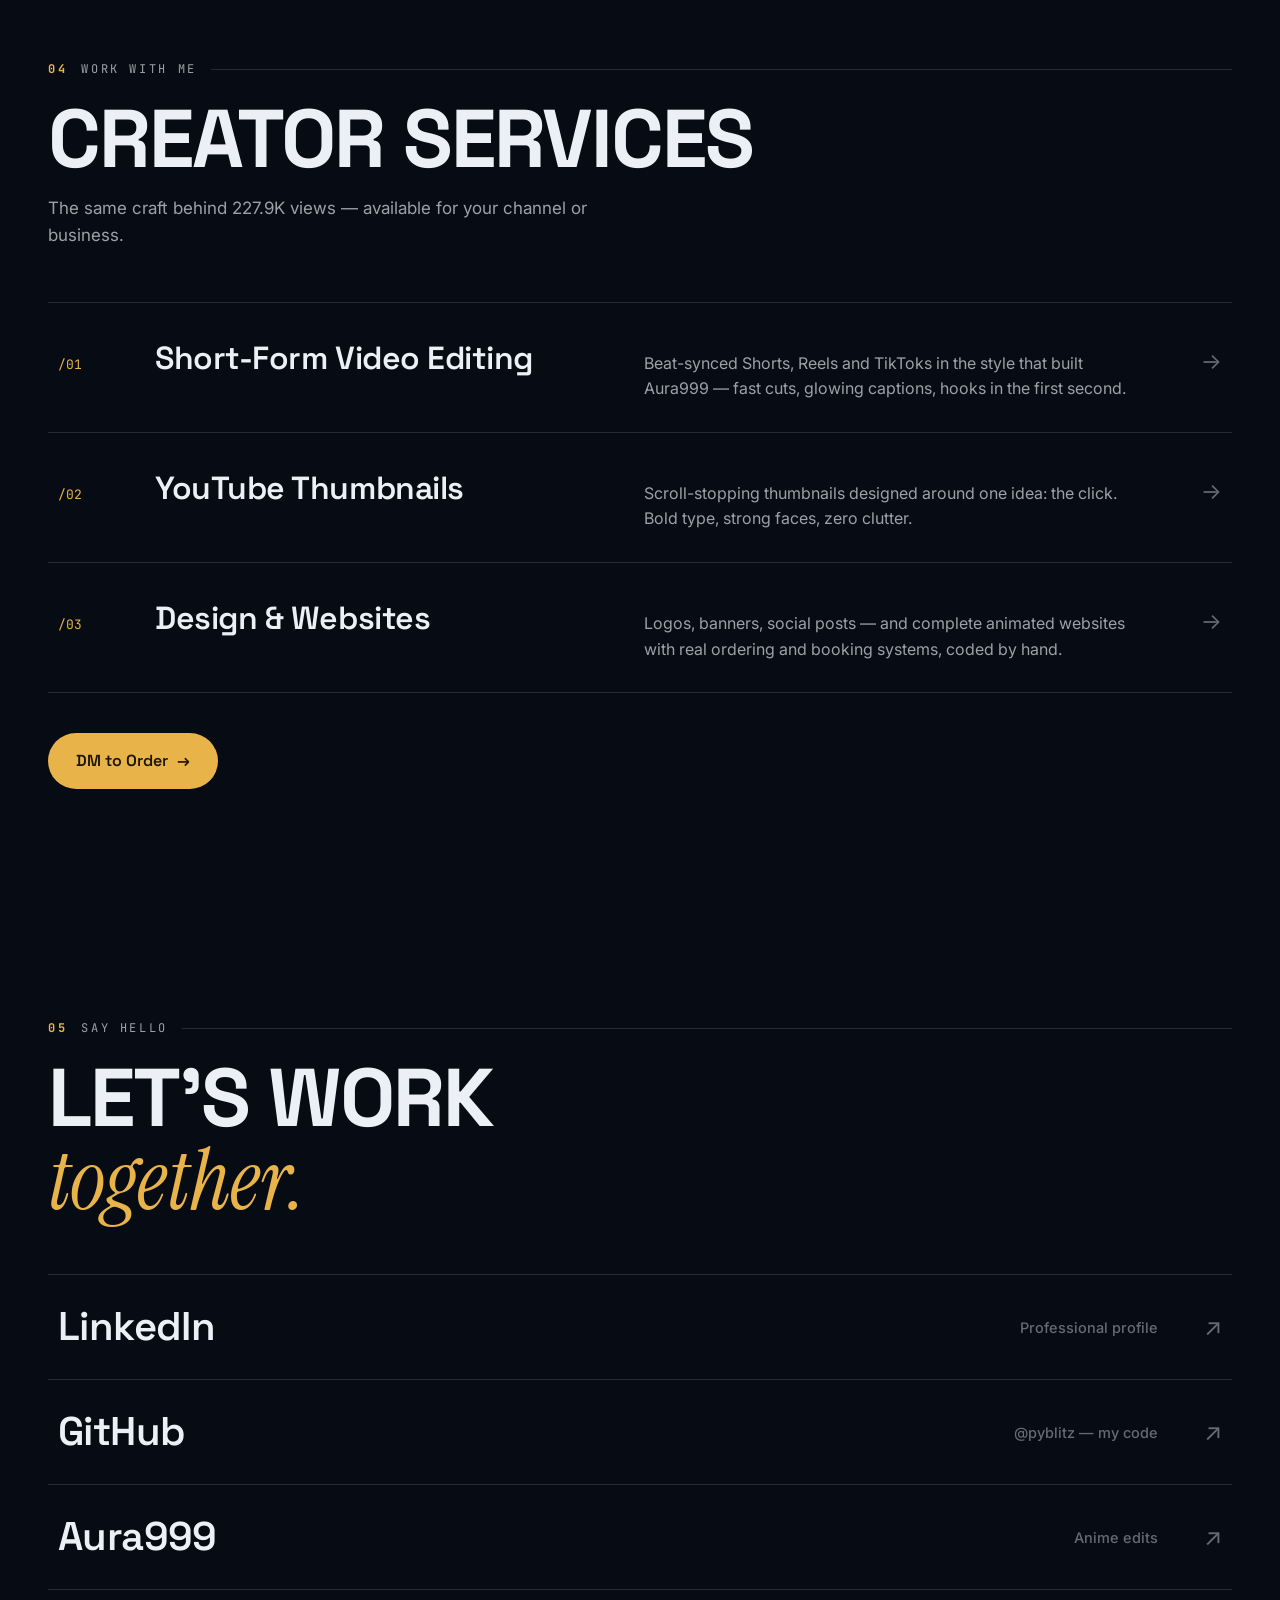
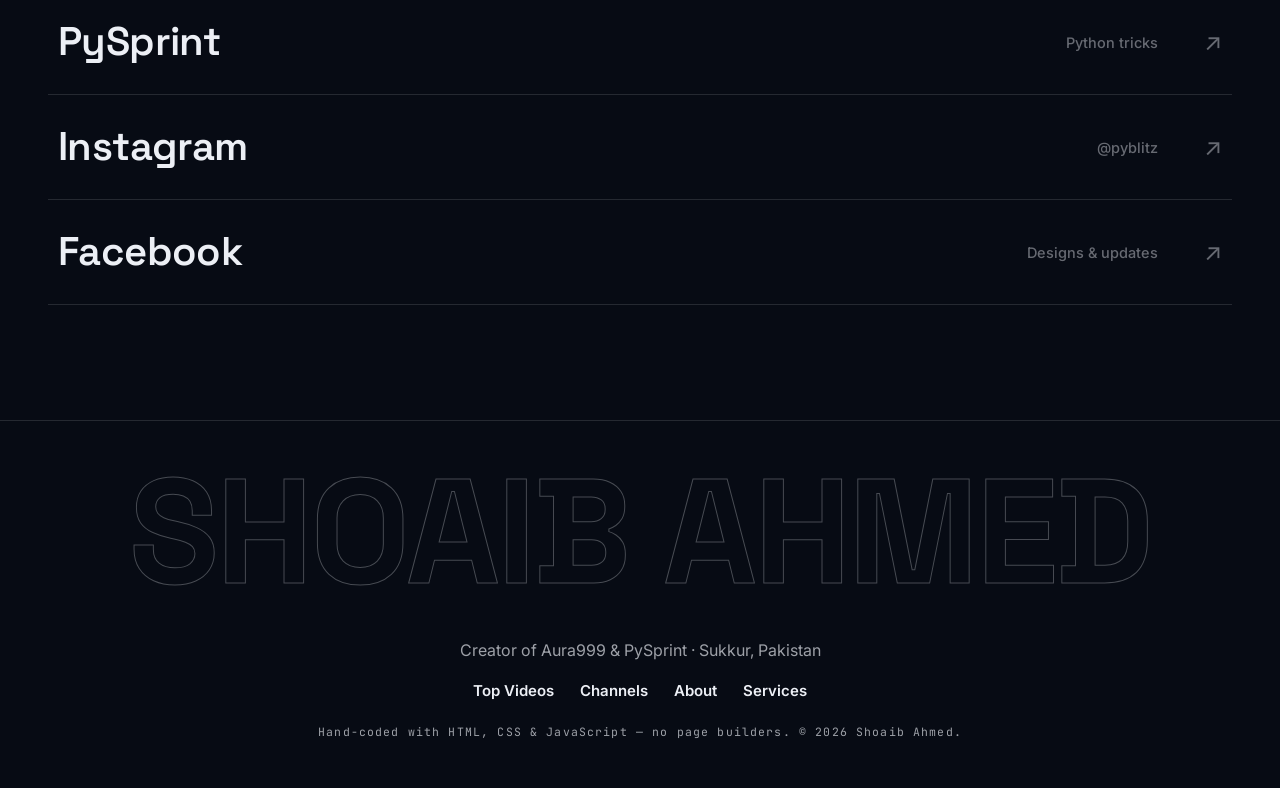
==== commit 1d5f1398: "Creator site v3: Obsidian Index rebuild — type-as-hero with portrait pill, dark obsidian ground end-" ====
--- a/creator/index.html
+++ b/creator/index.html
@@ -13,194 +13,193 @@
 <meta name="twitter:card" content="summary_large_image">
 <link rel="preconnect" href="https://fonts.googleapis.com">
 <link rel="preconnect" href="https://fonts.gstatic.com" crossorigin>
-<link href="https://fonts.googleapis.com/css2?family=Sora:wght@600;700;800&family=Inter:wght@400;500;600;700&display=swap" rel="stylesheet">
+<link href="https://fonts.googleapis.com/css2?family=Space+Grotesk:wght@400;500;600;700&family=Instrument+Serif:ital@0;1&family=Inter:wght@400;500;600&family=JetBrains+Mono:wght@400;500;700&display=swap" rel="stylesheet">
 <link rel="stylesheet" href="styles.css">
 </head>
 <body>
 
-<!-- Scroll progress (B8) -->
 <div class="scroll-progress" id="scrollProgress" aria-hidden="true"></div>
 
-<!-- Page-load curtain intro (B1) — JS lifts it; CSS failsafe hides it -->
+<!-- Page-load curtain — JS lifts it; CSS failsafe hides it -->
 <div class="curtain" id="curtain" aria-hidden="true">
   <div class="curtain-inner">
-    <span class="curtain-mark">SA</span>
     <span class="curtain-count" id="curtainCount">0</span>
     <span class="curtain-bar"><span id="curtainBarFill"></span></span>
-    <span class="curtain-name">SHOAIB AHMED</span>
+    <span class="curtain-name">SHOAIB&nbsp;AHMED — PORTFOLIO&nbsp;2026</span>
   </div>
 </div>
 <noscript><style>.curtain{display:none}</style></noscript>
 
-<!-- Cursor glow (B12, desktop only) -->
-<div class="cursor-glow" id="cursorGlow" aria-hidden="true"></div>
-
-<!-- ================= HEADER ================= -->
+<div class="cursor-dot" id="cursorDot" aria-hidden="true"></div>
+
+<!-- ================= HEADER — four corners ================= -->
 <header class="site-header" id="siteHeader">
   <a class="brand" href="#top" aria-label="Shoaib Ahmed — home">
-    <span class="brand-mark">SA</span>
-    <span class="brand-text">Shoaib Ahmed<em>CREATOR</em></span>
+    <span class="brand-name">Shoaib Ahmed</span>
+    <span class="brand-role">/ Creator</span>
   </a>
   <button class="nav-toggle" id="navToggle" aria-label="Open menu" aria-expanded="false">
-    <span></span><span></span><span></span>
+    <span></span><span></span>
   </button>
   <nav class="site-nav" id="siteNav">
-    <a href="#videos">Top Videos</a>
-    <a href="#channels">Channels</a>
-    <a href="#about">About</a>
-    <a href="#services">Services</a>
-    <a class="nav-cta" href="#connect" data-magnetic>Work With Me</a>
+    <a href="#videos"><span class="roll"><span class="roll-in"><span>Videos</span><span>Videos</span></span></span></a>
+    <a href="#channels"><span class="roll"><span class="roll-in"><span>Channels</span><span>Channels</span></span></span></a>
+    <a href="#about"><span class="roll"><span class="roll-in"><span>About</span><span>About</span></span></span></a>
+    <a href="#services"><span class="roll"><span class="roll-in"><span>Services</span><span>Services</span></span></span></a>
+    <a class="nav-cta" href="#connect" data-magnetic>Work With Me <span aria-hidden="true">↗</span></a>
   </nav>
 </header>
 
 <main id="top">
 
-  <!-- ================= HERO (dark stage, B2/B4/B11) ================= -->
+  <!-- ================= HERO — type is the hero ================= -->
   <section class="hero" id="hero">
-    <span class="aurora a-blue" aria-hidden="true"></span>
-    <span class="aurora a-gold" aria-hidden="true"></span>
-    <span class="hero-grain" aria-hidden="true"></span>
-    <span class="hero-ghost" aria-hidden="true">CREATOR</span>
-    <div class="hero-inner">
-      <div class="hero-copy">
-        <p class="kicker reveal">Video Creator · Graphic Designer · Python Developer</p>
-        <h1 data-lines>Shoaib Ahmed<span class="dot">.</span></h1>
-        <p class="hero-sub reveal">I create anime edits people watch to the end, Python tricks
-          beginners actually understand, and designs that get clicks, customers and sales —
-          from Sukkur, Pakistan, to screens everywhere.</p>
-        <div class="hero-actions reveal">
-          <a class="btn btn-primary" href="#videos" data-magnetic>▶ Watch Top Videos</a>
-          <a class="btn btn-ghost" href="#channels">Subscribe</a>
-        </div>
-        <div class="stats reveal" role="list" aria-label="Channel statistics">
-          <div class="stat" role="listitem">
-            <strong><span class="counter" data-target="227.9" data-decimals="1">0</span>K</strong>
-            <span>Lifetime views</span>
-          </div>
-          <div class="stat" role="listitem">
-            <strong><span class="counter" data-target="204">0</span>K+</strong>
-            <span>Top video views</span>
-          </div>
-          <div class="stat" role="listitem">
-            <strong><span class="counter" data-target="1591">0</span></strong>
-            <span>Aura999 subscribers</span>
-          </div>
-          <div class="stat" role="listitem">
-            <strong><span class="counter" data-target="738">0</span></strong>
-            <span>PySprint subscribers</span>
-          </div>
-        </div>
-      </div>
-      <div class="hero-photo" id="heroPhoto">
-        <div class="photo-reveal reveal">
-          <div class="photo-frame">
-            <img src="assets/portrait-hero.jpg" alt="Portrait of Shoaib Ahmed" width="740" height="925">
-            <span class="photo-badge">🎬 2 channels · 1 creator</span>
-          </div>
-        </div>
-      </div>
-    </div>
-  </section>
-
-  <!-- ================= MARQUEE (B5) ================= -->
+    <div class="hero-meta mono reveal">
+      <span>Portfolio — 2026</span>
+      <span class="hero-meta-mid">Video · Design · Code</span>
+      <span>Sukkur, Pakistan</span>
+    </div>
+
+    <h1 class="hero-name" data-lines>SHOAIB<br><span class="h-pill"><img src="assets/portrait-hero.jpg" alt="Portrait of Shoaib Ahmed" width="740" height="925"></span>AHMED<span class="dot">.</span></h1>
+
+    <div class="hero-lower">
+      <p class="hero-sub reveal">I make anime edits people watch to the end, Python tricks
+        beginners actually understand, and designs that get clicks —
+        <em class="serif">from Sukkur, to screens everywhere.</em></p>
+      <div class="hero-actions reveal">
+        <a class="btn btn-gold" href="#videos" data-magnetic>Watch Top Videos <span aria-hidden="true">↓</span></a>
+        <a class="btn btn-line" href="#channels">Subscribe <span aria-hidden="true">↗</span></a>
+      </div>
+      <a class="hero-badge" href="#videos" aria-label="Aura999 and PySprint — jump to top videos">
+        <svg viewBox="0 0 120 120" aria-hidden="true">
+          <defs><path id="circ" d="M60,60 m-46,0 a46,46 0 1,1 92,0 a46,46 0 1,1 -92,0"></path></defs>
+          <text><textPath href="#circ">AURA999 • PYSPRINT • AURA999 • PYSPRINT • </textPath></text>
+        </svg>
+        <span class="hero-badge-play" aria-hidden="true">▶</span>
+      </a>
+    </div>
+
+    <div class="stats reveal" role="list" aria-label="Channel statistics">
+      <div class="stat" role="listitem">
+        <span class="stat-label mono">Lifetime views</span>
+        <strong><span class="counter" data-target="227.9" data-decimals="1">0</span>K</strong>
+      </div>
+      <div class="stat" role="listitem">
+        <span class="stat-label mono">Top video views</span>
+        <strong><span class="counter" data-target="204">0</span>K+</strong>
+      </div>
+      <div class="stat" role="listitem">
+        <span class="stat-label mono">Aura999 subscribers</span>
+        <strong><span class="counter" data-target="1591">0</span></strong>
+      </div>
+      <div class="stat" role="listitem">
+        <span class="stat-label mono">PySprint subscribers</span>
+        <strong><span class="counter" data-target="738">0</span></strong>
+      </div>
+    </div>
+  </section>
+
+  <!-- ================= MARQUEE ================= -->
   <div class="marquee" aria-hidden="true">
     <div class="marquee-track" id="mqTrack">
       <div class="mq-group">
-        <span>Anime Edits</span><i>✦</i><span>Python Tricks</span><i>✦</i><span>Thumbnails</span><i>✦</i><span>Video Editing</span><i>✦</i><span>Web Design</span><i>✦</i><span>Logo Design</span><i>✦</i><span>Shorts &amp; Reels</span><i>✦</i><span>Brand Posts</span><i>✦</i>
+        <span>Anime Edits</span><i>✦</i><span class="mq-out">Python Tricks</span><i>✦</i><span>Thumbnails</span><i>✦</i><span class="mq-out">Video Editing</span><i>✦</i><span>Web Design</span><i>✦</i><span class="mq-out">Logo Design</span><i>✦</i><span>Shorts &amp; Reels</span><i>✦</i><span class="mq-out">Brand Posts</span><i>✦</i>
       </div>
       <div class="mq-group">
-        <span>Anime Edits</span><i>✦</i><span>Python Tricks</span><i>✦</i><span>Thumbnails</span><i>✦</i><span>Video Editing</span><i>✦</i><span>Web Design</span><i>✦</i><span>Logo Design</span><i>✦</i><span>Shorts &amp; Reels</span><i>✦</i><span>Brand Posts</span><i>✦</i>
+        <span>Anime Edits</span><i>✦</i><span class="mq-out">Python Tricks</span><i>✦</i><span>Thumbnails</span><i>✦</i><span class="mq-out">Video Editing</span><i>✦</i><span>Web Design</span><i>✦</i><span class="mq-out">Logo Design</span><i>✦</i><span>Shorts &amp; Reels</span><i>✦</i><span class="mq-out">Brand Posts</span><i>✦</i>
       </div>
     </div>
   </div>
 
-  <!-- ================= TOP VIDEOS ================= -->
+  <!-- ================= 01 · TOP VIDEOS — index ================= -->
   <section class="section" id="videos">
     <div class="section-head reveal">
-      <p class="kicker">Proof, not promises</p>
+      <p class="chapter mono"><span>01</span> Proof, not promises</p>
       <h2 data-lines>Top Videos</h2>
-      <p>Real videos, real numbers — click any card to watch on YouTube.</p>
-    </div>
-    <div class="video-grid">
-      <a class="video-card reveal" href="https://youtu.be/b8Il3WLYJ8o" target="_blank" rel="noopener">
-        <span class="thumb">
-          <img src="https://i.ytimg.com/vi/b8Il3WLYJ8o/hqdefault.jpg" alt="What if Goku and Vegeta joined the Akatsuki — video thumbnail" loading="lazy">
-          <span class="play">▶</span>
-          <span class="views">204K+ views</span>
-        </span>
+      <p class="section-lede">Real videos, real numbers — select any row to watch on YouTube.</p>
+    </div>
+    <div class="video-index">
+      <a class="video-row reveal" href="https://youtu.be/b8Il3WLYJ8o" target="_blank" rel="noopener">
+        <span class="v-idx mono">/01</span>
+        <span class="thumb"><img src="https://i.ytimg.com/vi/b8Il3WLYJ8o/hqdefault.jpg" alt="What if Goku and Vegeta joined the Akatsuki — video thumbnail" loading="lazy"><span class="play">▶</span></span>
         <span class="video-meta">
           <strong>WHAT IF Goku &amp; Vegeta Joined the Akatsuki 💀🔥</strong>
           <span>Aura999 · The channel's #1 video</span>
         </span>
-      </a>
-      <a class="video-card reveal" href="https://youtube.com/shorts/xsHVeTg7EU0" target="_blank" rel="noopener">
-        <span class="thumb">
-          <img src="https://i.ytimg.com/vi/xsHVeTg7EU0/hqdefault.jpg" alt="Goku Journey Special — video thumbnail" loading="lazy">
-          <span class="play">▶</span>
-          <span class="views">Journey Special</span>
-        </span>
+        <span class="v-views mono">204K+ views</span>
+        <span class="v-arrow" aria-hidden="true">↗</span>
+      </a>
+      <a class="video-row reveal" href="https://youtube.com/shorts/xsHVeTg7EU0" target="_blank" rel="noopener">
+        <span class="v-idx mono">/02</span>
+        <span class="thumb"><img src="https://i.ytimg.com/vi/xsHVeTg7EU0/hqdefault.jpg" alt="Goku Journey Special — video thumbnail" loading="lazy"><span class="play">▶</span></span>
         <span class="video-meta">
           <strong>Goku Journey Special — Every Era, One Story</strong>
           <span>Aura999 · Fight + emotion, line by line</span>
         </span>
-      </a>
-      <a class="video-card reveal" href="https://youtu.be/MgR7xGaKHHw" target="_blank" rel="noopener">
-        <span class="thumb">
-          <img src="https://i.ytimg.com/vi/MgR7xGaKHHw/hqdefault.jpg" alt="Saddest Anime Moments — video thumbnail" loading="lazy">
-          <span class="play">▶</span>
-          <span class="views">5-minute special</span>
-        </span>
+        <span class="v-views mono">Journey Special</span>
+        <span class="v-arrow" aria-hidden="true">↗</span>
+      </a>
+      <a class="video-row reveal" href="https://youtu.be/MgR7xGaKHHw" target="_blank" rel="noopener">
+        <span class="v-idx mono">/03</span>
+        <span class="thumb"><img src="https://i.ytimg.com/vi/MgR7xGaKHHw/hqdefault.jpg" alt="Saddest Anime Moments — video thumbnail" loading="lazy"><span class="play">▶</span></span>
         <span class="video-meta">
           <strong>Saddest Anime Moments 💔 — Agar Tum Saath Ho</strong>
           <span>Aura999 · The compilation that makes people cry</span>
         </span>
-      </a>
-      <a class="video-card reveal" href="https://youtube.com/shorts/CsQliAEEQnE" target="_blank" rel="noopener">
-        <span class="thumb">
-          <img src="https://i.ytimg.com/vi/CsQliAEEQnE/hqdefault.jpg" alt="Python enumerate trick — video thumbnail" loading="lazy">
-          <span class="play">▶</span>
-          <span class="views">Trick #2</span>
-        </span>
+        <span class="v-views mono">5-min special</span>
+        <span class="v-arrow" aria-hidden="true">↗</span>
+      </a>
+      <a class="video-row reveal" href="https://youtube.com/shorts/CsQliAEEQnE" target="_blank" rel="noopener">
+        <span class="v-idx mono">/04</span>
+        <span class="thumb"><img src="https://i.ytimg.com/vi/CsQliAEEQnE/hqdefault.jpg" alt="Python enumerate trick — video thumbnail" loading="lazy"><span class="play">▶</span></span>
         <span class="video-meta">
           <strong>Python Tricks You Didn't Know 🔥 enumerate()</strong>
           <span>PySprint · Daily Python, 30 seconds at a time</span>
         </span>
-      </a>
-    </div>
-  </section>
-
-  <!-- ================= CHANNELS ================= -->
-  <section class="section section-alt" id="channels">
-    <div class="section-head reveal">
-      <p class="kicker">Two channels, two worlds</p>
+        <span class="v-views mono">Trick #2</span>
+        <span class="v-arrow" aria-hidden="true">↗</span>
+      </a>
+    </div>
+  </section>
+
+  <!-- ================= 02 · CHANNELS — bento ================= -->
+  <section class="section" id="channels">
+    <div class="section-head reveal">
+      <p class="chapter mono"><span>02</span> Two channels, two worlds</p>
       <h2 data-lines>My Channels</h2>
     </div>
-    <div class="channel-grid">
-      <article class="channel-card reveal">
-        <span class="channel-icon">⚡</span>
-        <h3>Aura999</h3>
-        <p class="handle">@ytaura999-u3d · 1,591 subscribers</p>
+    <div class="channel-bento">
+      <article class="channel-card channel-main reveal">
+        <div class="channel-top mono"><span>Anime edits</span><span>@ytaura999-u3d</span></div>
+        <h3>Aura999 <span aria-hidden="true">⚡</span></h3>
         <p>Anime edits with a heartbeat — Goku crossovers, transformation journeys and sad
           compilations, cut beat-first with the dialogue kept alive.</p>
-        <a class="btn btn-primary" href="https://www.youtube.com/@ytaura999-u3d?sub_confirmation=1" target="_blank" rel="noopener">Subscribe on YouTube</a>
+        <div class="channel-foot">
+          <span class="channel-num">1,591 <em>subscribers</em></span>
+          <a class="btn btn-gold" href="https://www.youtube.com/@ytaura999-u3d?sub_confirmation=1" target="_blank" rel="noopener" data-magnetic>Subscribe <span aria-hidden="true">↗</span></a>
+        </div>
       </article>
       <article class="channel-card reveal">
-        <span class="channel-icon">🐍</span>
-        <h3>PySprint</h3>
-        <p class="handle">@pyblitz · 738 subscribers</p>
+        <div class="channel-top mono"><span>Python, daily</span><span>@pyblitz</span></div>
+        <h3>PySprint <span aria-hidden="true">🐍</span></h3>
         <p>Daily Python tricks for beginners — one clean idea per Short, from loops and
           enumerate() to code that reads like a pro wrote it.</p>
-        <a class="btn btn-primary" href="https://www.youtube.com/@pyblitz?sub_confirmation=1" target="_blank" rel="noopener">Subscribe on YouTube</a>
-      </article>
-    </div>
-  </section>
-
-  <!-- ================= ABOUT ================= -->
+        <div class="channel-foot">
+          <span class="channel-num">738 <em>subscribers</em></span>
+          <a class="btn btn-line" href="https://www.youtube.com/@pyblitz?sub_confirmation=1" target="_blank" rel="noopener">Subscribe <span aria-hidden="true">↗</span></a>
+        </div>
+      </article>
+    </div>
+  </section>
+
+  <!-- ================= 03 · ABOUT — editorial ================= -->
   <section class="section" id="about">
+    <div class="section-head reveal">
+      <p class="chapter mono"><span>03</span> About the creator</p>
+    </div>
+    <p class="about-pull reveal">Programmer by study,<br><em class="serif">creator</em> by obsession.</p>
     <div class="about-grid">
       <div class="about-copy reveal reveal-l">
-        <p class="kicker">About the creator</p>
-        <h2 data-lines>Programmer by study,<br>creator by obsession.</h2>
         <p>I'm a final-year BSCS student at Sindh Agriculture University, Tandojam, based in
           Sukkur, Sindh. By day I write Python and design; by night I cut the edits my
           audience argues about in the comments.</p>
@@ -208,78 +207,81 @@
           cuts, the thumbnails, the code behind the websites. No team, no shortcuts:
           just a creator who studies what people love to watch, then makes his own version
           of it, better.</p>
-        <ul class="about-facts">
-          <li>🎓 BSCS (Final Year), SAU Tandojam</li>
-          <li>📍 Sukkur, Sindh, Pakistan</li>
-          <li>🛠️ Photoshop · Canva · CapCut · Python</li>
+        <ul class="about-facts mono">
+          <li><span>Degree</span> BSCS (Final Year), SAU Tandojam</li>
+          <li><span>Based</span> Sukkur, Sindh, Pakistan</li>
+          <li><span>Tools</span> Photoshop · Canva · CapCut · Python</li>
         </ul>
       </div>
       <div class="about-photo reveal reveal-r">
         <img src="assets/portrait.jpg" alt="Shoaib Ahmed" loading="lazy" width="740" height="925">
-      </div>
-    </div>
-  </section>
-
-  <!-- ================= SERVICES ================= -->
-  <section class="section section-dark" id="services">
-    <div class="section-head reveal">
-      <p class="kicker gold">Work with me</p>
+        <span class="about-photo-cap mono">Shoaib Ahmed — b. Sukkur, PK</span>
+      </div>
+    </div>
+  </section>
+
+  <!-- ================= 04 · SERVICES — numbered rows ================= -->
+  <section class="section" id="services">
+    <div class="section-head reveal">
+      <p class="chapter mono"><span>04</span> Work with me</p>
       <h2 data-lines>Creator Services</h2>
-      <p>The same craft behind 227.9K views — available for your channel or business.</p>
-    </div>
-    <div class="service-grid">
-      <article class="service-card reveal">
-        <span>🎬</span>
+      <p class="section-lede">The same craft behind 227.9K views — available for your channel or business.</p>
+    </div>
+    <div class="service-index">
+      <article class="service-row reveal">
+        <span class="s-idx mono">/01</span>
         <h3>Short-Form Video Editing</h3>
         <p>Beat-synced Shorts, Reels and TikToks in the style that built Aura999 —
           fast cuts, glowing captions, hooks in the first second.</p>
-      </article>
-      <article class="service-card reveal">
-        <span>🖼️</span>
+        <span class="s-arrow" aria-hidden="true">→</span>
+      </article>
+      <article class="service-row reveal">
+        <span class="s-idx mono">/02</span>
         <h3>YouTube Thumbnails</h3>
         <p>Scroll-stopping thumbnails designed around one idea: the click.
           Bold type, strong faces, zero clutter.</p>
-      </article>
-      <article class="service-card reveal">
-        <span>🎨</span>
+        <span class="s-arrow" aria-hidden="true">→</span>
+      </article>
+      <article class="service-row reveal">
+        <span class="s-idx mono">/03</span>
         <h3>Design &amp; Websites</h3>
         <p>Logos, banners, social posts — and complete animated websites with real
           ordering and booking systems, coded by hand.</p>
+        <span class="s-arrow" aria-hidden="true">→</span>
       </article>
     </div>
     <p class="services-cta reveal">
-      <a class="btn btn-gold" href="#connect" data-magnetic>DM to Order →</a>
+      <a class="btn btn-gold" href="#connect" data-magnetic>DM to Order <span aria-hidden="true">→</span></a>
     </p>
   </section>
 
-  <!-- ================= CONNECT ================= -->
+  <!-- ================= 05 · CONNECT — index ================= -->
   <section class="section" id="connect">
     <div class="section-head reveal">
-      <p class="kicker">Say hello</p>
-      <h2 data-lines>Connect With Me</h2>
-    </div>
-    <div class="social-grid">
-      <a class="social-card reveal" href="https://www.linkedin.com/in/shoaibahmed-designer/" target="_blank" rel="noopener"><strong>in</strong><span>LinkedIn</span><em>Professional profile</em></a>
-      <a class="social-card reveal" href="https://github.com/pyblitz" target="_blank" rel="noopener"><strong>{ }</strong><span>GitHub</span><em>@pyblitz — my code</em></a>
-      <a class="social-card reveal" href="https://www.youtube.com/@ytaura999-u3d" target="_blank" rel="noopener"><strong>▶</strong><span>Aura999</span><em>Anime edits</em></a>
-      <a class="social-card reveal" href="https://www.youtube.com/@pyblitz" target="_blank" rel="noopener"><strong>▶</strong><span>PySprint</span><em>Python tricks</em></a>
-      <a class="social-card reveal" href="https://www.instagram.com/pyblitz" target="_blank" rel="noopener"><strong>◎</strong><span>Instagram</span><em>@pyblitz</em></a>
-      <a class="social-card reveal" href="https://www.facebook.com/profile.php?id=61595305377478" target="_blank" rel="noopener"><strong>f</strong><span>Facebook</span><em>Designs &amp; updates</em></a>
+      <p class="chapter mono"><span>05</span> Say hello</p>
+      <h2 class="connect-title" data-lines>Let's Work<br><em class="serif">together.</em></h2>
+    </div>
+    <div class="social-index">
+      <a class="social-row reveal" href="https://www.linkedin.com/in/shoaibahmed-designer/" target="_blank" rel="noopener"><span class="so-name">LinkedIn</span><span class="so-note">Professional profile</span><span class="v-arrow" aria-hidden="true">↗</span></a>
+      <a class="social-row reveal" href="https://github.com/pyblitz" target="_blank" rel="noopener"><span class="so-name">GitHub</span><span class="so-note">@pyblitz — my code</span><span class="v-arrow" aria-hidden="true">↗</span></a>
+      <a class="social-row reveal" href="https://www.youtube.com/@ytaura999-u3d" target="_blank" rel="noopener"><span class="so-name">Aura999</span><span class="so-note">Anime edits</span><span class="v-arrow" aria-hidden="true">↗</span></a>
+      <a class="social-row reveal" href="https://www.youtube.com/@pyblitz" target="_blank" rel="noopener"><span class="so-name">PySprint</span><span class="so-note">Python tricks</span><span class="v-arrow" aria-hidden="true">↗</span></a>
+      <a class="social-row reveal" href="https://www.instagram.com/pyblitz" target="_blank" rel="noopener"><span class="so-name">Instagram</span><span class="so-note">@pyblitz</span><span class="v-arrow" aria-hidden="true">↗</span></a>
+      <a class="social-row reveal" href="https://www.facebook.com/profile.php?id=61595305377478" target="_blank" rel="noopener"><span class="so-name">Facebook</span><span class="so-note">Designs &amp; updates</span><span class="v-arrow" aria-hidden="true">↗</span></a>
     </div>
   </section>
 
 </main>
 
-<!-- ================= FOOTER ================= -->
+<!-- ================= FOOTER — final composition ================= -->
 <footer class="site-footer">
+  <p class="footer-giant" aria-hidden="true">SHOAIB AHMED</p>
   <div class="footer-inner">
-    <p class="footer-brand">Shoaib Ahmed<span>.</span></p>
     <p>Creator of Aura999 &amp; PySprint · Sukkur, Pakistan</p>
     <p class="footer-links">
-      <a href="#videos">Top Videos</a> · <a href="#channels">Channels</a> ·
-      <a href="#about">About</a> · <a href="#services">Services</a>
+      <a href="#videos">Top Videos</a><a href="#channels">Channels</a><a href="#about">About</a><a href="#services">Services</a>
     </p>
-    <p class="footer-small">Hand-coded with HTML, CSS &amp; JavaScript — no page builders. © 2026 Shoaib Ahmed.</p>
+    <p class="footer-small mono">Hand-coded with HTML, CSS &amp; JavaScript — no page builders. © 2026 Shoaib Ahmed.</p>
   </div>
 </footer>
 
--- a/creator/styles.css
+++ b/creator/styles.css
@@ -1,29 +1,29 @@
 /* ============================================================
-   Shoaib Ahmed — Creator
-   Hand-written CSS. Navy / white / blue identity, one gold accent.
-   Motion system (per award-portfolio spec): shared tokens —
-   --ease-out expo-like, --ease-spring overshoot; durations
-   150 / 300 / 500 / 800ms. Transform + opacity only, 60fps.
+   Shoaib Ahmed — Creator · v3 "Obsidian Index"
+   Rebuilt 2026-11-06 from live study of 2026 award portfolios
+   (see ~/workspace/research_notes/creator-site-design-20261106/).
+   System: ONE committed obsidian-navy ground end-to-end,
+   type-as-hero, mono for data, serif italic as the single
+   contrasting voice, gold as the one rare accent. Colour
+   comes from the work (thumbnails, portrait).
+   Motion: transform + opacity only, shared expo/spring
+   easings, 60fps, reduced-motion respected throughout.
    ============================================================ */
 
 :root{
-  --bg:#ffffff;
-  --ink:#0e1b2c;
-  --ink-soft:rgba(14,27,44,.72);
-  --ink-faint:rgba(14,27,44,.5);
-  --accent:#175cd3;
-  --accent-soft:#eaf1fe;
-  --panel:#0b1f3a;
-  --panel-2:#10294d;
-  --gold:#e2a63d;
-  --line:#e3e9f2;
-  --radius:18px;
-  --ease:cubic-bezier(.22,.8,.32,1);
+  --ground:#070b14;
+  --ground-2:#0b1220;
+  --panel:#0e1930;
+  --ink:#eceff5;
+  --muted:rgba(236,239,245,.66);
+  --faint:rgba(236,239,245,.42);
+  --line:rgba(236,239,245,.13);
+  --gold:#e8b44a;
+  --gold-ink:#1d1503;
+  --radius:20px;
   --ease-out:cubic-bezier(.22,1,.36,1);
   --ease-spring:cubic-bezier(.34,1.56,.64,1);
-  --shadow:0 18px 40px rgba(11,31,58,.12);
-  /* Hero choreography base delay: curtain plays first visit only */
-  --hd:.95s;
+  --hd:.9s; /* hero choreography base delay (curtain first) */
 }
 html.no-intro{--hd:.05s}
 
@@ -31,25 +31,27 @@
 html{scroll-behavior:smooth}
 body{
   font-family:'Inter',system-ui,-apple-system,'Segoe UI',sans-serif;
-  background:var(--bg);color:var(--ink);
+  background:var(--ground);color:var(--ink);
   line-height:1.6;-webkit-font-smoothing:antialiased;
   overflow-x:hidden;
 }
+::selection{background:var(--gold);color:var(--gold-ink)}
 img{max-width:100%;display:block}
 a{color:inherit}
-h1,h2,h3{font-family:'Sora',sans-serif;line-height:1.12;letter-spacing:-.02em}
-section{scroll-margin-top:84px}
-
-/* ---------- Scroll progress (B8) ---------- */
+h1,h2,h3,.footer-giant{font-family:'Space Grotesk',sans-serif}
+.mono{font-family:'JetBrains Mono',monospace}
+.serif{font-family:'Instrument Serif',serif;font-style:italic;font-weight:400;letter-spacing:0;text-transform:none}
+section{scroll-margin-top:76px}
+
+/* ---------- Scroll progress ---------- */
 .scroll-progress{
-  position:fixed;top:0;left:0;right:0;height:3px;z-index:90;
-  background:linear-gradient(90deg,var(--accent),var(--gold));
-  transform:scaleX(0);transform-origin:left;
-}
-
-/* ---------- Curtain intro (B1) ---------- */
+  position:fixed;top:0;left:0;right:0;height:2px;z-index:90;
+  background:var(--gold);transform:scaleX(0);transform-origin:left;
+}
+
+/* ---------- Curtain intro ---------- */
 .curtain{
-  position:fixed;inset:0;z-index:200;background:var(--panel);
+  position:fixed;inset:0;z-index:200;background:#04070d;
   display:grid;place-items:center;
   clip-path:inset(0 0 0 0);
   transition:clip-path .55s var(--ease-out);
@@ -58,392 +60,382 @@
 .curtain.lift{clip-path:inset(0 0 100% 0)}
 .curtain.gone{display:none}
 @keyframes curtain-failsafe{to{visibility:hidden;opacity:0}}
-.curtain-inner{display:flex;flex-direction:column;align-items:center;gap:10px}
-.curtain-mark{
-  width:74px;height:74px;border-radius:50%;display:grid;place-items:center;
-  background:radial-gradient(circle at 32% 30%,#1d3a5f,var(--panel-2));
-  color:#fff;font-family:'Sora',sans-serif;font-weight:800;font-size:24px;
-  box-shadow:inset 0 0 0 2px var(--gold);
-  animation:curtain-pulse 1s var(--ease-out) infinite alternate;
-}
-@keyframes curtain-pulse{from{transform:scale(1)}to{transform:scale(1.06)}}
+.curtain-inner{display:flex;flex-direction:column;align-items:center;gap:14px}
 .curtain-count{
-  font-family:'Sora',sans-serif;font-weight:800;font-size:44px;color:#fff;
-  font-variant-numeric:tabular-nums;line-height:1;
-}
-.curtain-bar{width:180px;height:3px;background:rgba(255,255,255,.18);border-radius:99px;overflow:hidden}
+  font-family:'JetBrains Mono',monospace;font-weight:700;
+  font-size:clamp(56px,10vw,84px);color:var(--ink);line-height:1;
+  font-variant-numeric:tabular-nums;
+}
+.curtain-count::after{content:"%";color:var(--gold);font-size:.45em}
+.curtain-bar{width:min(260px,60vw);height:2px;background:rgba(236,239,245,.16);overflow:hidden}
 .curtain-bar span{display:block;height:100%;width:0;background:var(--gold)}
-.curtain-name{font-size:11px;font-weight:700;letter-spacing:.42em;color:rgba(255,255,255,.55)}
-
-/* ---------- Cursor glow (B12, desktop, screen-blend) ---------- */
-.cursor-glow{
-  position:fixed;top:0;left:0;width:360px;height:360px;z-index:3;
-  border-radius:50%;pointer-events:none;opacity:0;
-  background:radial-gradient(circle,rgba(226,166,61,.20) 0%,rgba(23,92,211,.12) 42%,transparent 68%);
-  mix-blend-mode:screen;transform:translate(-50%,-50%);
-  transition:opacity .5s var(--ease);
-}
-.cursor-glow.on{opacity:1}
-
-/* ---------- Header ---------- */
+.curtain-name{font-family:'JetBrains Mono',monospace;font-size:11px;letter-spacing:.34em;color:var(--faint)}
+
+/* ---------- Cursor follower dot (adds to native cursor, never replaces) ---------- */
+.cursor-dot{
+  position:fixed;top:0;left:0;width:10px;height:10px;z-index:95;
+  border-radius:50%;background:var(--gold);pointer-events:none;opacity:0;
+  transform:translate(-50%,-50%);transition:opacity .4s ease,width .25s var(--ease-out),height .25s var(--ease-out);
+}
+.cursor-dot.on{opacity:.9}
+.cursor-dot.grow{width:34px;height:34px;opacity:.35}
+
+/* ---------- Header — four corners ---------- */
 .site-header{
-  position:sticky;top:0;z-index:50;
+  position:fixed;top:0;left:0;right:0;z-index:80;
   display:flex;align-items:center;justify-content:space-between;
-  padding:14px clamp(18px,4vw,44px);
-  background:rgba(255,255,255,.88);
-  backdrop-filter:blur(12px);-webkit-backdrop-filter:blur(12px);
+  padding:16px clamp(18px,4vw,48px);
+  transition:background .35s ease,border-color .35s ease,backdrop-filter .35s ease;
   border-bottom:1px solid transparent;
-  transition:border-color .3s var(--ease), box-shadow .3s var(--ease);
   animation:nav-in .5s var(--ease-out) var(--hd) both;
 }
-@keyframes nav-in{from{opacity:0;transform:translateY(-14px)}to{opacity:1;transform:none}}
-.site-header.scrolled{border-bottom-color:var(--line);box-shadow:0 8px 30px rgba(11,31,58,.07)}
-.brand{display:flex;align-items:center;gap:12px;text-decoration:none}
-.brand-mark{
-  width:44px;height:44px;border-radius:50%;
-  display:grid;place-items:center;
-  background:radial-gradient(circle at 32% 30%,#1d3a5f,var(--panel));
-  color:#fff;font-family:'Sora',sans-serif;font-weight:800;font-size:15px;
-  box-shadow:inset 0 0 0 2px var(--gold);
-}
-.brand-text{font-family:'Sora',sans-serif;font-weight:700;font-size:18px;line-height:1.05}
-.brand-text em{display:block;font-style:normal;font-size:10px;letter-spacing:.32em;color:var(--gold);font-weight:700}
-.site-nav{display:flex;align-items:center;gap:26px}
-.site-nav a{
-  text-decoration:none;font-weight:600;font-size:15px;color:var(--ink-soft);
-  transition:color .3s var(--ease);
-}
-.site-nav a:hover{color:var(--accent)}
+@keyframes nav-in{from{opacity:0;transform:translateY(-12px)}to{opacity:1;transform:none}}
+.site-header.scrolled{
+  background:rgba(7,11,20,.82);
+  backdrop-filter:blur(14px);-webkit-backdrop-filter:blur(14px);
+  border-bottom-color:var(--line);
+}
+.brand{display:flex;align-items:baseline;gap:8px;text-decoration:none}
+.brand-name{font-family:'Space Grotesk',sans-serif;font-weight:700;font-size:19px;letter-spacing:-.01em}
+.brand-role{font-family:'Instrument Serif',serif;font-style:italic;font-size:17px;color:var(--gold)}
+.site-nav{display:flex;align-items:center;gap:30px}
+.site-nav>a{
+  text-decoration:none;font-weight:600;font-size:14.5px;color:var(--muted);
+  transition:color .3s ease;
+}
+.site-nav>a:hover{color:var(--ink)}
+/* inner text rolls, the box never moves */
+.roll{display:inline-block;height:1.3em;overflow:hidden;vertical-align:bottom}
+.roll-in{display:flex;flex-direction:column;transition:transform .38s var(--ease-out)}
+.roll-in span{line-height:1.3em}
+.site-nav>a:hover .roll-in{transform:translateY(-1.3em)}
 .site-nav .nav-cta{
-  background:var(--accent);color:#fff;padding:10px 18px;border-radius:999px;
-  transition:box-shadow .3s var(--ease);
+  color:var(--gold-ink);background:var(--gold);
+  padding:10px 18px;border-radius:999px;font-weight:700;
   display:inline-block;will-change:transform;
 }
-.site-nav .nav-cta:hover{color:#fff;box-shadow:0 10px 22px rgba(23,92,211,.35)}
-.nav-toggle{display:none;background:none;border:0;cursor:pointer;padding:8px}
-.nav-toggle span{display:block;width:24px;height:2px;background:var(--ink);margin:5px 0;border-radius:2px;transition:transform .3s var(--ease),opacity .3s var(--ease)}
+.site-nav .nav-cta:hover{color:var(--gold-ink)}
+.nav-toggle{display:none;background:none;border:0;cursor:pointer;padding:10px 4px}
+.nav-toggle span{display:block;width:26px;height:2px;background:var(--ink);margin:5px 0;transition:transform .3s ease,opacity .3s ease}
 
 /* ---------- Buttons ---------- */
 .btn{
-  display:inline-block;text-decoration:none;font-weight:700;font-size:16px;
-  padding:14px 26px;border-radius:999px;will-change:transform;
-  transition:transform .3s var(--ease), box-shadow .3s var(--ease), background .3s var(--ease), border-color .3s var(--ease), color .3s var(--ease);
+  display:inline-flex;align-items:center;gap:9px;text-decoration:none;
+  font-family:'Space Grotesk',sans-serif;font-weight:600;font-size:16px;
+  padding:15px 28px;border-radius:999px;will-change:transform;
+  transition:transform .3s var(--ease-out),background .3s ease,color .3s ease,border-color .3s ease;
 }
 .btn:active{transform:scale(.97) !important;transition-duration:.12s}
-.btn-primary{background:var(--accent);color:#fff}
-.btn-primary:hover{box-shadow:0 12px 26px rgba(23,92,211,.35)}
-.btn-ghost{border:2px solid rgba(255,255,255,.35);color:#fff}
-.btn-ghost:hover{border-color:var(--gold);color:var(--gold);transform:translateY(-2px)}
-.btn-gold{background:var(--gold);color:#23180a}
-.btn-gold:hover{box-shadow:0 12px 26px rgba(226,166,61,.4)}
-
-/* ---------- Masked line reveals (B3) ---------- */
-.line{display:block;overflow:hidden;padding-bottom:.08em;margin-bottom:-.08em}
+.btn span{transition:transform .3s var(--ease-out)}
+.btn:hover span{transform:translate(2px,-2px)}
+.btn-gold{background:var(--gold);color:var(--gold-ink)}
+.btn-gold:hover{background:#f2c464}
+.btn-line{border:1px solid rgba(236,239,245,.32);color:var(--ink);background:transparent}
+.btn-line:hover{border-color:var(--gold);color:var(--gold)}
+
+/* ---------- Masked line reveals ---------- */
+.line{display:block;overflow:hidden;padding-bottom:.09em;margin-bottom:-.09em}
 .line-inner{
   display:block;transform:translateY(112%);
-  transition:transform .8s var(--ease-out) calc(var(--hd,0s) + var(--i,0)*90ms);
+  transition:transform .85s var(--ease-out) calc(var(--hd,0s) + var(--i,0)*100ms);
 }
 .in .line-inner,[data-lines].in .line-inner{transform:translateY(0)}
-section:not(.hero) .line-inner{transition-delay:calc(var(--i,0)*90ms)}
-
-/* ---------- Hero — dark stage (B2/B4/B11) ---------- */
+section:not(.hero) .line-inner{transition-delay:calc(var(--i,0)*100ms)}
+
+/* ---------- Reveal system ---------- */
+.reveal{opacity:0;transform:translateY(28px);transition:opacity .8s var(--ease-out),transform .8s var(--ease-out)}
+.reveal-l{transform:translateX(-36px)}
+.reveal-r{transform:translateX(36px)}
+.reveal.in{opacity:1;transform:none}
+.video-index .reveal:nth-child(2),.service-index .reveal:nth-child(2){transition-delay:.07s}
+.video-index .reveal:nth-child(3),.service-index .reveal:nth-child(3){transition-delay:.14s}
+.video-index .reveal:nth-child(4){transition-delay:.21s}
+.social-index .reveal:nth-child(even){transition-delay:.06s}
+
+/* ================= HERO — type is the hero ================= */
 .hero{
-  position:relative;overflow:hidden;color:#eef3fb;
-  background:linear-gradient(165deg,#081426 0%,var(--panel) 52%,var(--panel-2) 100%);
-}
-.aurora{position:absolute;border-radius:50%;pointer-events:none;z-index:0}
-.a-blue{
-  width:560px;height:560px;top:-190px;left:-130px;
-  background:radial-gradient(circle,rgba(23,92,211,.5) 0%,transparent 65%);
-  filter:blur(70px);opacity:.5;
-  animation:aurora-drift 17s ease-in-out infinite alternate;
-}
-.a-gold{
-  width:480px;height:480px;bottom:-210px;right:-90px;
-  background:radial-gradient(circle,rgba(226,166,61,.42) 0%,transparent 65%);
-  filter:blur(80px);opacity:.38;
-  animation:aurora-drift 21s ease-in-out infinite alternate-reverse;
-}
-@keyframes aurora-drift{
-  from{transform:translate(0,0) scale(1)}
-  to{transform:translate(5%,4%) scale(1.14)}
-}
-.hero.paused .aurora{animation-play-state:paused}
-.hero-grain{
-  position:absolute;inset:0;z-index:1;pointer-events:none;opacity:.05;
+  position:relative;
+  max-width:1360px;margin:0 auto;
+  padding:calc(76px + clamp(20px,4vw,44px)) clamp(18px,4vw,48px) 0;
+}
+.hero::before{ /* one signature grain, very faint */
+  content:"";position:absolute;inset:0;pointer-events:none;opacity:.05;
   background-image:url("data:image/svg+xml,%3Csvg xmlns='http://www.w3.org/2000/svg' width='140' height='140'%3E%3Cfilter id='n'%3E%3CfeTurbulence type='fractalNoise' baseFrequency='0.9' numOctaves='2'/%3E%3C/filter%3E%3Crect width='140' height='140' filter='url(%23n)' opacity='0.55'/%3E%3C/svg%3E");
 }
-.hero-ghost{
-  position:absolute;right:-6px;bottom:2px;z-index:0;pointer-events:none;
-  font-family:'Sora',sans-serif;font-weight:800;letter-spacing:.04em;
-  font-size:clamp(96px,17vw,215px);line-height:.9;color:transparent;
-  -webkit-text-stroke:1px rgba(255,255,255,.07);
-}
-.hero-inner{
-  position:relative;z-index:2;
-  max-width:1180px;margin:0 auto;
-  padding:clamp(48px,7vw,88px) clamp(18px,4vw,44px) clamp(56px,6vw,80px);
-  display:grid;grid-template-columns:1.15fr .85fr;gap:clamp(28px,5vw,64px);align-items:center;
-}
-.kicker{
-  font-size:13px;font-weight:700;letter-spacing:.18em;text-transform:uppercase;
-  color:var(--accent);margin-bottom:16px;
-}
-.kicker.gold{color:var(--gold)}
-.hero .kicker{color:var(--gold)}
-.hero h1{
-  font-size:clamp(58px,9.5vw,118px);font-weight:800;color:#fff;
-  line-height:1.02;letter-spacing:-.025em;
-  text-shadow:0 6px 44px rgba(0,0,0,.45);
-}
-.hero h1 .dot{color:var(--gold)}
-.hero-sub{margin-top:22px;font-size:clamp(17px,2vw,20px);color:rgba(238,243,251,.76);max-width:34em}
-.hero-actions{display:flex;flex-wrap:wrap;gap:14px;margin-top:32px}
+.hero-meta{
+  display:flex;justify-content:space-between;gap:16px;
+  font-size:11.5px;letter-spacing:.22em;text-transform:uppercase;color:var(--faint);
+  border-bottom:1px solid var(--line);padding-bottom:16px;
+}
+.hero-meta .hero-meta-mid{color:var(--gold)}
+.hero-name{
+  font-weight:700;text-transform:uppercase;
+  font-size:clamp(64px,14.5vw,196px);
+  line-height:.94;letter-spacing:-.03em;
+  margin-top:clamp(20px,3.5vw,40px);
+}
+.hero-name .dot{color:var(--gold)}
+.h-pill{
+  display:inline-block;vertical-align:baseline;
+  width:1.85em;height:.62em;border-radius:999px;overflow:hidden;
+  margin-right:.14em;transform:translateY(.06em);
+  box-shadow:0 0 0 1px rgba(232,180,74,.55);
+}
+.h-pill img{width:100%;height:100%;object-fit:cover;object-position:center 22%}
+.hero-lower{
+  position:relative;
+  display:grid;grid-template-columns:minmax(0,620px) 1fr;gap:28px;align-items:end;
+  margin-top:clamp(26px,4vw,44px);
+}
+.hero-sub{font-size:clamp(17px,1.6vw,20px);color:var(--muted);max-width:36em}
+.hero-sub .serif{color:var(--ink);font-size:1.12em}
+.hero-actions{display:flex;flex-wrap:wrap;gap:14px;margin-top:28px}
+.hero .reveal{transition-delay:calc(var(--hd) + var(--i,0)*90ms)}
+.hero-meta.reveal{--i:0}
+.hero-sub.reveal{--i:2}
+.hero-actions.reveal{--i:3}
+.stats.reveal{--i:4}
+/* rotating badge — bottom-right corner of the hero frame */
+.hero-badge{
+  justify-self:end;position:relative;width:118px;height:118px;flex:none;
+  text-decoration:none;
+}
+.hero-badge svg{width:100%;height:100%;animation:badge-spin 16s linear infinite}
+.hero-badge text{
+  font-family:'JetBrains Mono',monospace;font-size:10.2px;letter-spacing:.18em;
+  fill:var(--faint);text-transform:uppercase;
+}
+.hero-badge:hover text{fill:var(--gold)}
+.hero-badge-play{
+  position:absolute;inset:0;display:grid;place-items:center;
+  color:var(--gold);font-size:17px;padding-left:3px;
+}
+@keyframes badge-spin{to{transform:rotate(360deg)}}
+
+/* Stats — a mono data strip, ruled with hairlines */
 .stats{
-  margin-top:46px;display:grid;grid-template-columns:repeat(4,1fr);gap:18px;
-  border-top:1px solid rgba(255,255,255,.16);padding-top:26px;
-}
+  margin-top:clamp(36px,5vw,56px);
+  display:grid;grid-template-columns:repeat(4,1fr);
+  border-top:1px solid var(--line);border-bottom:1px solid var(--line);
+}
+.stat{padding:22px 20px 24px;border-left:1px solid var(--line)}
+.stat:first-child{border-left:0;padding-left:0}
+.stat-label{display:block;font-size:11px;letter-spacing:.18em;text-transform:uppercase;color:var(--faint);margin-bottom:8px}
 .stat strong{
-  display:block;font-family:'Sora',sans-serif;font-weight:800;
-  font-size:clamp(24px,3vw,34px);color:#fff;font-variant-numeric:tabular-nums;
-}
-.stat span{font-size:13px;color:rgba(238,243,251,.55);font-weight:600}
-
-/* Portrait — edited duotone, gold ring, gradient seat, float */
-.hero-photo{display:flex;justify-content:center;position:relative;z-index:1}
-.photo-reveal{width:min(370px,86vw)}
-.photo-frame{
-  position:relative;width:100%;
-  animation:photo-float 6.5s ease-in-out infinite alternate;
-}
-@keyframes photo-float{from{transform:translateY(-5px)}to{transform:translateY(7px)}}
-.photo-frame img{
-  border-radius:28px;width:100%;
-  box-shadow:0 0 0 2px var(--gold),0 34px 70px rgba(0,0,0,.5);
-}
-.photo-frame::before{ /* gold halo echo behind the frame */
-  content:"";position:absolute;inset:14px -14px -14px 14px;border-radius:28px;
-  border:1px solid rgba(226,166,61,.35);z-index:-1;
-}
-.photo-frame::after{ /* gradient seat — portrait melts into the stage */
-  content:"";position:absolute;left:0;right:0;bottom:0;height:34%;
-  border-radius:0 0 28px 28px;
-  background:linear-gradient(180deg,transparent,rgba(8,20,38,.55));
-  pointer-events:none;
-}
-.photo-badge{
-  position:absolute;left:50%;bottom:-16px;transform:translateX(-50%);z-index:2;
-  white-space:nowrap;color:#fff;font-weight:700;font-size:14px;
-  padding:10px 18px;border-radius:999px;
-  background:rgba(11,31,58,.55);
-  backdrop-filter:blur(10px);-webkit-backdrop-filter:blur(10px);
-  border:1px solid rgba(255,255,255,.28);
-  box-shadow:0 14px 34px rgba(0,0,0,.35);
-}
-
-/* Hero entrance choreography delays (B2) */
-.hero .reveal{transition-delay:calc(var(--hd) + var(--i,0)*90ms)}
-.hero-copy .reveal:nth-child(1){--i:0}
-.hero-copy .reveal:nth-child(3){--i:3}
-.hero-copy .reveal:nth-child(4){--i:4}
-.hero-copy .reveal:nth-child(5){--i:6}
-.hero-photo .reveal{transform:translateX(46px) scale(1.05);transition-duration:.9s}
-.hero-photo .reveal.in{transform:none}
-
-/* ---------- Marquee (B5) ---------- */
-.marquee{
-  background:var(--panel-2);overflow:hidden;
-  border-top:1px solid rgba(226,166,61,.25);
-  border-bottom:1px solid rgba(226,166,61,.25);
-  padding:15px 0;
-}
-.marquee-track{display:flex;width:max-content;animation:mq 26s linear infinite}
+  font-family:'Space Grotesk',sans-serif;font-weight:700;
+  font-size:clamp(30px,3.6vw,46px);line-height:1;color:var(--ink);
+  font-variant-numeric:tabular-nums;
+}
+.stat strong .counter{font-variant-numeric:tabular-nums}
+
+/* ================= MARQUEE ================= */
+.marquee{overflow:hidden;padding:clamp(22px,3.4vw,36px) 0;border-bottom:1px solid var(--line)}
+.marquee-track{display:flex;width:max-content;animation:mq 30s linear infinite}
 .marquee:hover .marquee-track{animation-play-state:paused}
 .mq-group{display:flex;align-items:center;flex:none}
 .mq-group span{
-  font-family:'Sora',sans-serif;font-weight:700;font-size:15px;
-  letter-spacing:.22em;text-transform:uppercase;color:#dbe6f5;
-  padding:0 22px;white-space:nowrap;
-}
-.mq-group i{font-style:normal;color:var(--gold);font-size:13px}
+  font-family:'Space Grotesk',sans-serif;font-weight:700;text-transform:uppercase;
+  font-size:clamp(30px,4.6vw,58px);line-height:1;letter-spacing:-.01em;
+  padding:0 26px;white-space:nowrap;color:var(--ink);
+}
+.mq-group span.mq-out{color:transparent;-webkit-text-stroke:1px rgba(236,239,245,.55)}
+.mq-group i{font-style:normal;color:var(--gold);font-size:20px}
 @keyframes mq{from{transform:translateX(0)}to{transform:translateX(-50%)}}
 
-/* ---------- Sections ---------- */
-.section{max-width:1180px;margin:0 auto;padding:clamp(72px,9vw,120px) clamp(18px,4vw,44px)}
-.section-alt{max-width:none;background:#f6f9ff}
-.section-alt>*{max-width:1180px;margin-left:auto;margin-right:auto}
-.section-dark{max-width:none;background:linear-gradient(160deg,var(--panel),var(--panel-2));color:#eef3fb}
-.section-dark>*{max-width:1180px;margin-left:auto;margin-right:auto}
-.section-dark .section-head p{color:rgba(238,243,251,.66)}
-.section-head{max-width:640px;margin-bottom:44px}
-.section-head h2{font-size:clamp(34px,4.8vw,50px);margin-bottom:10px}
-.section-head p{color:var(--ink-soft);font-size:17px}
-
-/* ---------- Video cards — tilt + spotlight (B7) ---------- */
-.video-grid{display:grid;grid-template-columns:repeat(2,1fr);gap:22px}
-.video-card{
-  position:relative;
-  text-decoration:none;background:#fff;border:1px solid var(--line);border-radius:var(--radius);
-  overflow:hidden;display:flex;flex-direction:column;
-  transition:transform .35s var(--ease), box-shadow .35s var(--ease), border-color .35s var(--ease);
-  will-change:transform;
-}
-.video-card::before{
-  content:"";position:absolute;inset:0;z-index:0;pointer-events:none;
-  background:radial-gradient(430px circle at var(--mx,50%) var(--my,50%),rgba(23,92,211,.13),transparent 65%);
-  opacity:0;transition:opacity .3s var(--ease);
-}
-.video-card:hover::before{opacity:1}
-.video-card>*{position:relative;z-index:1}
-.video-card:hover{box-shadow:var(--shadow);border-color:#c9d9f5}
-.video-card:active{transform:scale(.99)}
-.thumb{position:relative;overflow:hidden;aspect-ratio:16/9;background:var(--panel)}
-.thumb img{width:100%;height:100%;object-fit:cover;transition:transform .5s var(--ease)}
-.video-card:hover .thumb img{transform:scale(1.05)}
-.thumb::after{
-  content:"";position:absolute;inset:0;
-  background:linear-gradient(115deg,transparent 30%,rgba(255,255,255,.22) 48%,transparent 62%);
-  transform:translateX(-120%);transition:transform .7s var(--ease);
-}
-.video-card:hover .thumb::after{transform:translateX(120%)}
+/* ================= SECTIONS ================= */
+.section{max-width:1360px;margin:0 auto;padding:clamp(76px,9vw,124px) clamp(18px,4vw,48px)}
+.section-head{margin-bottom:clamp(34px,4.5vw,52px)}
+.chapter{
+  display:flex;align-items:center;gap:14px;
+  font-size:12px;letter-spacing:.22em;text-transform:uppercase;color:var(--muted);
+  margin-bottom:20px;
+}
+.chapter span{color:var(--gold);font-weight:700}
+.chapter::after{content:"";flex:1;height:1px;background:var(--line)}
+.section-head h2,.connect-title{
+  font-size:clamp(44px,6.4vw,84px);font-weight:700;line-height:.98;letter-spacing:-.025em;text-transform:uppercase;
+}
+.connect-title .serif{text-transform:none;font-size:1.04em;color:var(--gold)}
+.section-lede{margin-top:16px;color:var(--muted);font-size:17px;max-width:34em}
+
+/* ================= 01 · VIDEO INDEX ================= */
+.video-index{border-top:1px solid var(--line)}
+.video-row{
+  position:relative;display:grid;align-items:center;text-decoration:none;
+  grid-template-columns:64px 300px 1fr auto 44px;gap:clamp(16px,2.6vw,34px);
+  padding:26px 10px;border-bottom:1px solid var(--line);
+  transition:background .35s ease;
+}
+.video-row::before{
+  content:"";position:absolute;inset:0;pointer-events:none;
+  background:radial-gradient(520px circle at var(--mx,50%) var(--my,50%),rgba(232,180,74,.09),transparent 65%);
+  opacity:0;transition:opacity .3s ease;
+}
+.video-row:hover::before{opacity:1}
+.video-row:hover{background:rgba(236,239,245,.025)}
+.v-idx{font-size:13px;color:var(--faint)}
+.video-row:hover .v-idx{color:var(--gold)}
+.thumb{position:relative;overflow:hidden;border-radius:12px;aspect-ratio:16/9;background:var(--panel)}
+.thumb img{width:100%;height:100%;object-fit:cover;transition:transform .55s var(--ease-out)}
+.video-row:hover .thumb img{transform:scale(1.06)}
 .play{
   position:absolute;top:50%;left:50%;transform:translate(-50%,-50%);
-  width:58px;height:58px;border-radius:50%;display:grid;place-items:center;
-  background:rgba(11,31,58,.82);color:#fff;font-size:19px;padding-left:3px;
-  transition:transform .3s var(--ease), background .3s var(--ease);
-}
-.video-card:hover .play{transform:translate(-50%,-50%) scale(1.12);background:var(--accent)}
-.views{
-  position:absolute;right:12px;bottom:12px;background:rgba(11,31,58,.85);color:#fff;
-  font-size:12.5px;font-weight:700;padding:5px 11px;border-radius:999px;
-}
-.video-meta{padding:18px 20px 20px;display:flex;flex-direction:column;gap:4px}
-.video-meta strong{font-size:16.5px;line-height:1.35}
-.video-meta span{font-size:14px;color:var(--ink-faint);font-weight:600}
-
-/* ---------- Channel cards — tilt + spotlight (B7) ---------- */
-.channel-grid{display:grid;grid-template-columns:1fr 1fr;gap:22px}
+  width:46px;height:46px;border-radius:50%;display:grid;place-items:center;
+  background:rgba(4,7,13,.78);color:#fff;font-size:14px;padding-left:2px;
+  transition:transform .3s var(--ease-out),background .3s ease;
+}
+.video-row:hover .play{transform:translate(-50%,-50%) scale(1.14);background:var(--gold);color:var(--gold-ink)}
+.video-meta{display:flex;flex-direction:column;gap:5px;min-width:0}
+.video-meta strong{
+  font-family:'Space Grotesk',sans-serif;font-weight:600;
+  font-size:clamp(19px,2.1vw,27px);line-height:1.22;letter-spacing:-.01em;
+  transition:transform .35s var(--ease-out);
+}
+.video-row:hover .video-meta strong{transform:translateX(8px)}
+.video-meta span{font-size:14.5px;color:var(--faint);font-weight:500}
+.v-views{font-size:12.5px;letter-spacing:.08em;color:var(--muted);white-space:nowrap;text-transform:uppercase}
+.v-arrow{font-size:24px;color:var(--faint);transition:transform .35s var(--ease-out),color .3s ease;justify-self:end}
+.video-row:hover .v-arrow,.social-row:hover .v-arrow{transform:translate(4px,-4px);color:var(--gold)}
+
+/* ================= 02 · CHANNEL BENTO ================= */
+.channel-bento{display:grid;grid-template-columns:1.45fr 1fr;gap:20px}
 .channel-card{
-  position:relative;overflow:hidden;
-  background:#fff;border:1px solid var(--line);border-radius:var(--radius);
-  padding:32px 30px;
-  transition:transform .35s var(--ease), box-shadow .35s var(--ease);
+  position:relative;overflow:hidden;display:flex;flex-direction:column;
+  background:var(--ground-2);border:1px solid var(--line);border-radius:var(--radius);
+  padding:clamp(26px,3.4vw,40px);
+  transition:border-color .35s ease,transform .35s var(--ease-out);
   will-change:transform;
 }
 .channel-card::before{
   content:"";position:absolute;inset:0;pointer-events:none;
-  background:radial-gradient(430px circle at var(--mx,50%) var(--my,50%),rgba(226,166,61,.14),transparent 65%);
-  opacity:0;transition:opacity .3s var(--ease);
+  background:radial-gradient(480px circle at var(--mx,50%) var(--my,50%),rgba(232,180,74,.10),transparent 65%);
+  opacity:0;transition:opacity .3s ease;
 }
 .channel-card:hover::before{opacity:1}
+.channel-card:hover{border-color:rgba(232,180,74,.4)}
 .channel-card>*{position:relative}
-.channel-card:hover{box-shadow:var(--shadow)}
-.channel-icon{font-size:34px}
-.channel-card h3{font-size:28px;margin:12px 0 2px}
-.channel-card .handle{color:var(--accent);font-weight:700;font-size:14.5px;margin-bottom:12px}
-.channel-card p{color:var(--ink-soft);margin-bottom:20px}
-
-/* ---------- About ---------- */
-.about-grid{display:grid;grid-template-columns:1.1fr .9fr;gap:clamp(28px,5vw,64px);align-items:center}
-.about-copy h2{font-size:clamp(32px,4.4vw,46px);margin-bottom:18px;line-height:1.16}
-.about-copy p{color:var(--ink-soft);margin-bottom:14px;font-size:17px}
-.about-facts{list-style:none;margin-top:22px;display:flex;flex-direction:column;gap:10px;font-weight:600}
-.about-photo img{
-  border-radius:26px;box-shadow:var(--shadow);width:min(400px,100%);margin:0 auto;
-  transition:transform .5s var(--ease);
-}
-.about-photo:hover img{transform:scale(1.02)}
-
-/* ---------- Services ---------- */
-.service-grid{display:grid;grid-template-columns:repeat(3,1fr);gap:22px}
-.service-card{
-  background:rgba(255,255,255,.05);border:1px solid rgba(255,255,255,.14);
-  border-radius:var(--radius);padding:30px 28px;
-  transition:transform .3s var(--ease), background .3s var(--ease);
-}
-.service-card:hover{transform:translateY(-6px);background:rgba(255,255,255,.09)}
-.service-card span{font-size:32px}
-.service-card h3{font-size:21px;margin:14px 0 8px;color:#fff}
-.service-card p{color:rgba(238,243,251,.72);font-size:15.5px}
-.services-cta{text-align:center;margin-top:38px}
-
-/* ---------- Socials ---------- */
-.social-grid{display:grid;grid-template-columns:repeat(3,1fr);gap:16px}
-.social-card{
-  display:flex;flex-direction:column;gap:2px;text-decoration:none;
-  border:1px solid var(--line);border-radius:var(--radius);padding:22px;
-  transition:transform .3s var(--ease), box-shadow .3s var(--ease), border-color .3s var(--ease);
-}
-.social-card:hover{transform:translateY(-5px);box-shadow:var(--shadow);border-color:#c9d9f5}
-.social-card:active{transform:scale(.98)}
-.social-card strong{font-family:'Sora',sans-serif;font-size:22px;color:var(--accent)}
-.social-card span{font-weight:700;font-size:17px}
-.social-card em{font-style:normal;color:var(--ink-faint);font-size:14px;font-weight:600}
-
-/* ---------- Footer ---------- */
-.site-footer{background:var(--panel);color:#dbe6f5;margin-top:0}
-.footer-inner{max-width:1180px;margin:0 auto;padding:48px clamp(18px,4vw,44px);text-align:center}
-.footer-brand{font-family:'Sora',sans-serif;font-weight:800;font-size:30px;color:#fff}
-.footer-brand span{color:var(--gold)}
-.footer-inner p{margin-top:8px;color:rgba(219,230,245,.72)}
-.footer-links a{color:#fff;text-decoration:none;font-weight:600}
+.channel-top{display:flex;justify-content:space-between;gap:12px;font-size:11.5px;letter-spacing:.16em;text-transform:uppercase;color:var(--faint)}
+.channel-top span:last-child{color:var(--gold)}
+.channel-card h3{font-size:clamp(34px,4vw,52px);font-weight:700;letter-spacing:-.02em;margin:22px 0 10px}
+.channel-card p{color:var(--muted);font-size:16.5px;max-width:32em}
+.channel-main p{font-size:18px}
+.channel-foot{margin-top:auto;padding-top:30px;display:flex;align-items:flex-end;justify-content:space-between;gap:18px;flex-wrap:wrap}
+.channel-num{font-family:'Space Grotesk',sans-serif;font-weight:700;font-size:clamp(28px,3vw,40px);line-height:1;font-variant-numeric:tabular-nums}
+.channel-num em{display:block;font-family:'JetBrains Mono',monospace;font-style:normal;font-weight:400;font-size:11px;letter-spacing:.18em;text-transform:uppercase;color:var(--faint);margin-top:7px}
+
+/* ================= 03 · ABOUT ================= */
+.about-pull{
+  font-family:'Space Grotesk',sans-serif;font-weight:700;
+  font-size:clamp(38px,6vw,78px);line-height:1.04;letter-spacing:-.025em;
+  max-width:12em;margin-bottom:clamp(36px,5vw,56px);
+}
+.about-pull .serif{color:var(--gold);font-size:1.06em}
+.about-grid{display:grid;grid-template-columns:1.05fr .95fr;gap:clamp(30px,5vw,72px);align-items:start}
+.about-copy p{color:var(--muted);font-size:17.5px;margin-bottom:16px;max-width:36em}
+.about-facts{list-style:none;margin-top:28px;border-top:1px solid var(--line)}
+.about-facts li{
+  display:flex;gap:22px;padding:13px 2px;border-bottom:1px solid var(--line);
+  font-size:13.5px;letter-spacing:.04em;color:var(--ink);
+}
+.about-facts li span{color:var(--gold);text-transform:uppercase;letter-spacing:.16em;font-size:11.5px;min-width:74px;padding-top:2px}
+.about-photo img{border-radius:var(--radius);width:min(430px,100%);margin-left:auto;aspect-ratio:4/5;object-fit:cover}
+.about-photo-cap{display:block;text-align:right;font-size:11.5px;letter-spacing:.14em;color:var(--faint);margin-top:12px;text-transform:uppercase}
+
+/* ================= 04 · SERVICE INDEX ================= */
+.service-index{border-top:1px solid var(--line)}
+.service-row{
+  display:grid;grid-template-columns:64px 1fr 1.1fr 44px;gap:clamp(16px,2.6vw,34px);align-items:baseline;
+  padding:30px 10px;border-bottom:1px solid var(--line);
+  transition:background .35s ease;
+}
+.service-row:hover{background:rgba(236,239,245,.025)}
+.s-idx{font-size:13px;color:var(--gold)}
+.service-row h3{font-size:clamp(22px,2.6vw,32px);font-weight:600;letter-spacing:-.015em;transition:transform .35s var(--ease-out)}
+.service-row:hover h3{transform:translateX(8px)}
+.service-row p{color:var(--muted);font-size:16px}
+.s-arrow{font-size:22px;color:var(--faint);justify-self:end;transition:transform .35s var(--ease-out),color .3s ease}
+.service-row:hover .s-arrow{transform:translateX(5px);color:var(--gold)}
+.services-cta{margin-top:40px}
+
+/* ================= 05 · SOCIAL INDEX ================= */
+.social-index{border-top:1px solid var(--line)}
+.social-row{
+  display:grid;grid-template-columns:1fr auto 44px;gap:20px;align-items:center;
+  padding:20px 10px;border-bottom:1px solid var(--line);text-decoration:none;
+  transition:background .35s ease;
+}
+.social-row:hover{background:rgba(236,239,245,.025)}
+.so-name{font-family:'Space Grotesk',sans-serif;font-weight:600;font-size:clamp(24px,3.4vw,40px);letter-spacing:-.015em;transition:transform .35s var(--ease-out)}
+.social-row:hover .so-name{transform:translateX(8px);color:var(--gold)}
+.so-note{font-size:14.5px;color:var(--faint);font-weight:500}
+
+/* ================= FOOTER ================= */
+.site-footer{border-top:1px solid var(--line);overflow:hidden}
+.footer-giant{
+  font-weight:700;text-transform:uppercase;white-space:nowrap;text-align:center;
+  font-size:clamp(52px,11.6vw,168px);line-height:1.04;letter-spacing:-.02em;
+  color:transparent;-webkit-text-stroke:1px rgba(236,239,245,.28);
+  padding:34px 10px 6px;user-select:none;
+}
+.footer-inner{max-width:1360px;margin:0 auto;padding:22px clamp(18px,4vw,48px) 46px;text-align:center}
+.footer-inner p{color:var(--muted)}
+.footer-links{display:flex;justify-content:center;gap:26px;margin-top:16px;flex-wrap:wrap}
+.footer-links a{text-decoration:none;font-weight:600;color:var(--ink);font-size:15px;transition:color .3s ease}
 .footer-links a:hover{color:var(--gold)}
-.footer-small{font-size:13.5px;color:rgba(219,230,245,.5)}
-
-/* ---------- Reveal system — three flavours (B10) ---------- */
-.reveal{opacity:0;transform:translateY(26px);transition:opacity .8s var(--ease-out),transform .8s var(--ease-out)}
-.reveal-l{transform:translateX(-38px)}
-.reveal-r{transform:translateX(38px)}
-.reveal.in{opacity:1;transform:none}
-/* stagger groups: 70–100ms steps */
-.video-grid .reveal:nth-child(2),.channel-grid .reveal:nth-child(2){transition-delay:.09s}
-.video-grid .reveal:nth-child(3),.service-grid .reveal:nth-child(2){transition-delay:.08s}
-.video-grid .reveal:nth-child(4),.service-grid .reveal:nth-child(3){transition-delay:.17s}
-.social-grid .reveal:nth-child(3n+2){transition-delay:.07s}
-.social-grid .reveal:nth-child(3n+3){transition-delay:.14s}
-
-/* ---------- Responsive ---------- */
-@media (min-width:1024px){
-  /* oversized headline leans over the portrait's edge */
-  .hero-copy{margin-right:-64px;position:relative;z-index:3}
-  .hero-photo{margin-left:-8px}
+.footer-small{margin-top:20px;font-size:11.5px;letter-spacing:.1em;color:var(--faint)}
+
+/* ================= RESPONSIVE ================= */
+@media (max-width:1020px){
+  .video-row{grid-template-columns:48px 220px 1fr 36px}
+  .v-views{display:none}
+  .service-row{grid-template-columns:48px 1fr 36px}
+  .service-row p{grid-column:2/3}
+  .s-arrow{grid-row:1}
 }
 @media (max-width:900px){
-  .hero-inner{grid-template-columns:1fr;text-align:center}
-  .hero-sub{margin-inline:auto}
-  .hero-actions{justify-content:center}
-  .hero h1{font-size:clamp(46px,13vw,64px)}
-  .hero-ghost{display:none}
+  .hero-lower{grid-template-columns:1fr}
+  .hero-badge{display:none}
   .stats{grid-template-columns:repeat(2,1fr)}
+  .stat:nth-child(3){border-left:0;padding-left:0}
+  .stat{border-top:1px solid var(--line)}
+  .stat:nth-child(-n+2){border-top:0}
+  .channel-bento{grid-template-columns:1fr}
   .about-grid{grid-template-columns:1fr}
-  .service-grid{grid-template-columns:1fr}
-  .social-grid{grid-template-columns:repeat(2,1fr)}
-  .marquee-track{animation-duration:34s}
-  /* mobile line reveals run shorter (spec C) */
+  .about-photo img{margin:0}
+  .about-photo-cap{text-align:left}
   .line-inner{transition-duration:.55s}
 }
 @media (max-width:640px){
-  .video-grid,.channel-grid{grid-template-columns:1fr}
+  .hero-meta-mid{display:none}
+  .hero-name{font-size:clamp(56px,17.5vw,84px)}
+  .video-row{grid-template-columns:1fr 36px;gap:14px;padding:22px 4px}
+  .v-idx{display:none}
+  .thumb{grid-column:1/3;order:-1}
+  .video-meta{grid-column:1/2}
+  .v-arrow{grid-column:2/3}
   .nav-toggle{display:block}
   .site-nav{
     position:absolute;top:100%;left:0;right:0;flex-direction:column;align-items:stretch;
-    gap:0;background:#fff;border-bottom:1px solid var(--line);padding:8px 18px 16px;
+    gap:0;background:rgba(7,11,20,.97);border-bottom:1px solid var(--line);
+    padding:10px 20px 18px;
     opacity:0;transform:translateY(-8px);pointer-events:none;
-    transition:opacity .3s var(--ease),transform .3s var(--ease);
+    transition:opacity .3s ease,transform .3s ease;
   }
   .site-nav.open{opacity:1;transform:none;pointer-events:auto}
-  .site-nav a{padding:11px 4px}
-  .site-nav .nav-cta{text-align:center;margin-top:6px}
-}
-
-/* ---------- Reduced motion ---------- */
+  .site-nav>a{padding:12px 2px}
+  .site-nav .nav-cta{text-align:center;margin-top:8px}
+  .social-row{grid-template-columns:1fr 36px}
+  .so-note{display:none}
+}
+
+/* ================= REDUCED MOTION ================= */
 @media (prefers-reduced-motion: reduce){
   html{scroll-behavior:auto}
   *,*::before,*::after{animation-duration:.01ms !important;animation-iteration-count:1 !important;transition-duration:.01ms !important}
   .reveal{opacity:1;transform:none}
   .line-inner{transform:none}
   .curtain{display:none}
-  .cursor-glow{display:none}
+  .cursor-dot{display:none}
   .marquee-track{animation:none}
-  .photo-frame{animation:none}
-}
+  .hero-badge svg{animation:none}
+}
